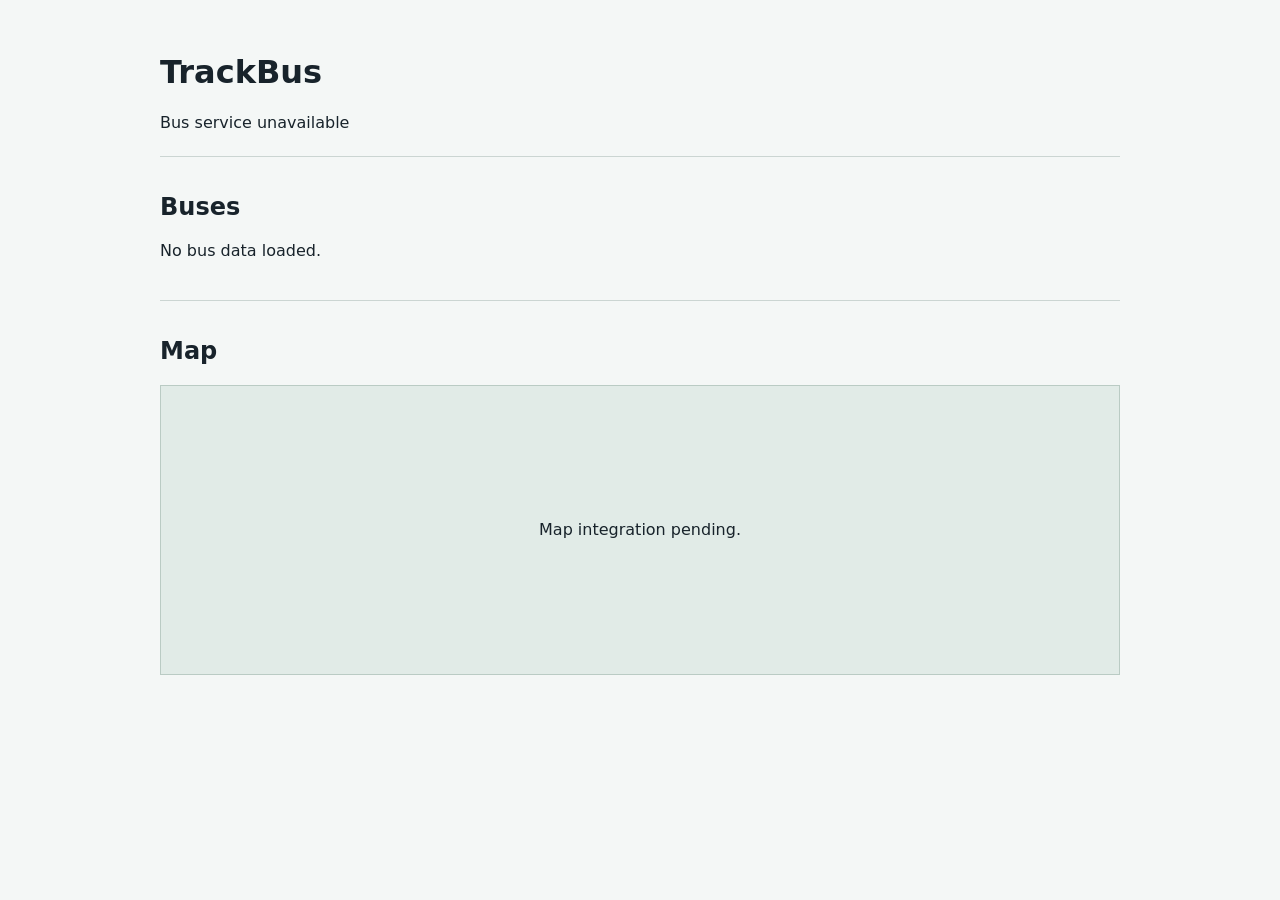
==== frontend/index.html @ ace7a596 "chore: initialize TrackBus project structure" ====
<!doctype html>
<html lang="en">
  <head>
    <meta charset="utf-8">
    <meta name="viewport" content="width=device-width, initial-scale=1">
    <meta name="description" content="Track college bus locations and routes.">
    <title>TrackBus</title>
    <link rel="stylesheet" href="css/style.css">
    <link rel="stylesheet" href="css/responsive.css">
  </head>
  <body>
    <main>
      <h1>TrackBus</h1>
      <p id="service-status" role="status">Bus tracking dashboard starter</p>
      <section aria-labelledby="buses-heading">
        <h2 id="buses-heading">Buses</h2>
        <div id="bus-list" aria-live="polite">No bus data loaded.</div>
      </section>
      <section aria-labelledby="map-heading">
        <h2 id="map-heading">Map</h2>
        <div id="map" role="region" aria-label="Bus map">Map integration pending.</div>
      </section>
    </main>
    <script type="module" src="js/main.js"></script>
  </body>
</html>
---- frontend/css/style.css ----
:root {
  color-scheme: light;
  font-family: system-ui, sans-serif;
  color: #18232b;
  background: #f4f7f6;
}

body {
  margin: 0;
  padding: 2rem;
}

main {
  max-width: 960px;
  margin: 0 auto;
}

section {
  margin-block: 1.5rem;
  padding-block: 1rem;
  border-top: 1px solid #cbd5d2;
}

#map {
  min-height: 18rem;
  display: grid;
  place-items: center;
  background: #e1ebe7;
  border: 1px solid #bacbc4;
}
---- frontend/css/responsive.css ----
@media (max-width: 600px) {
  body {
    padding: 1rem;
  }

  #map {
    min-height: 14rem;
  }
}
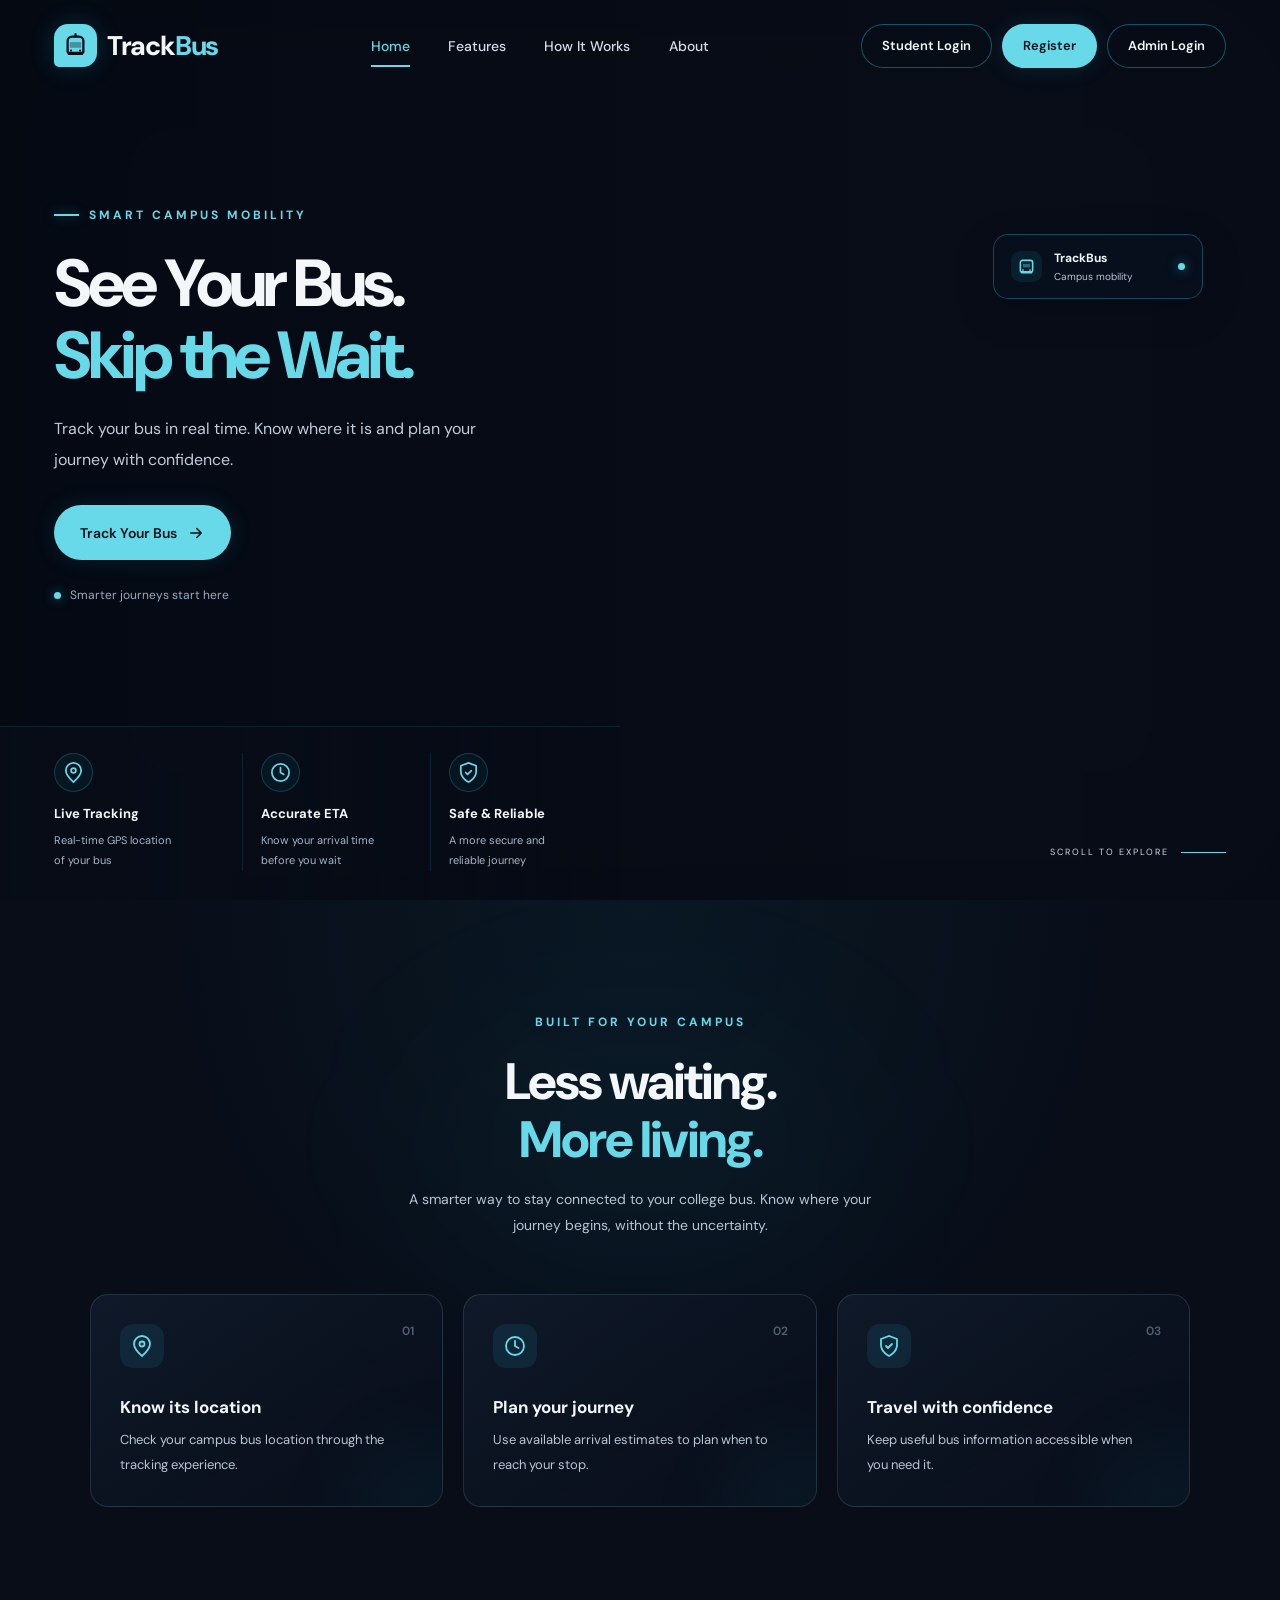
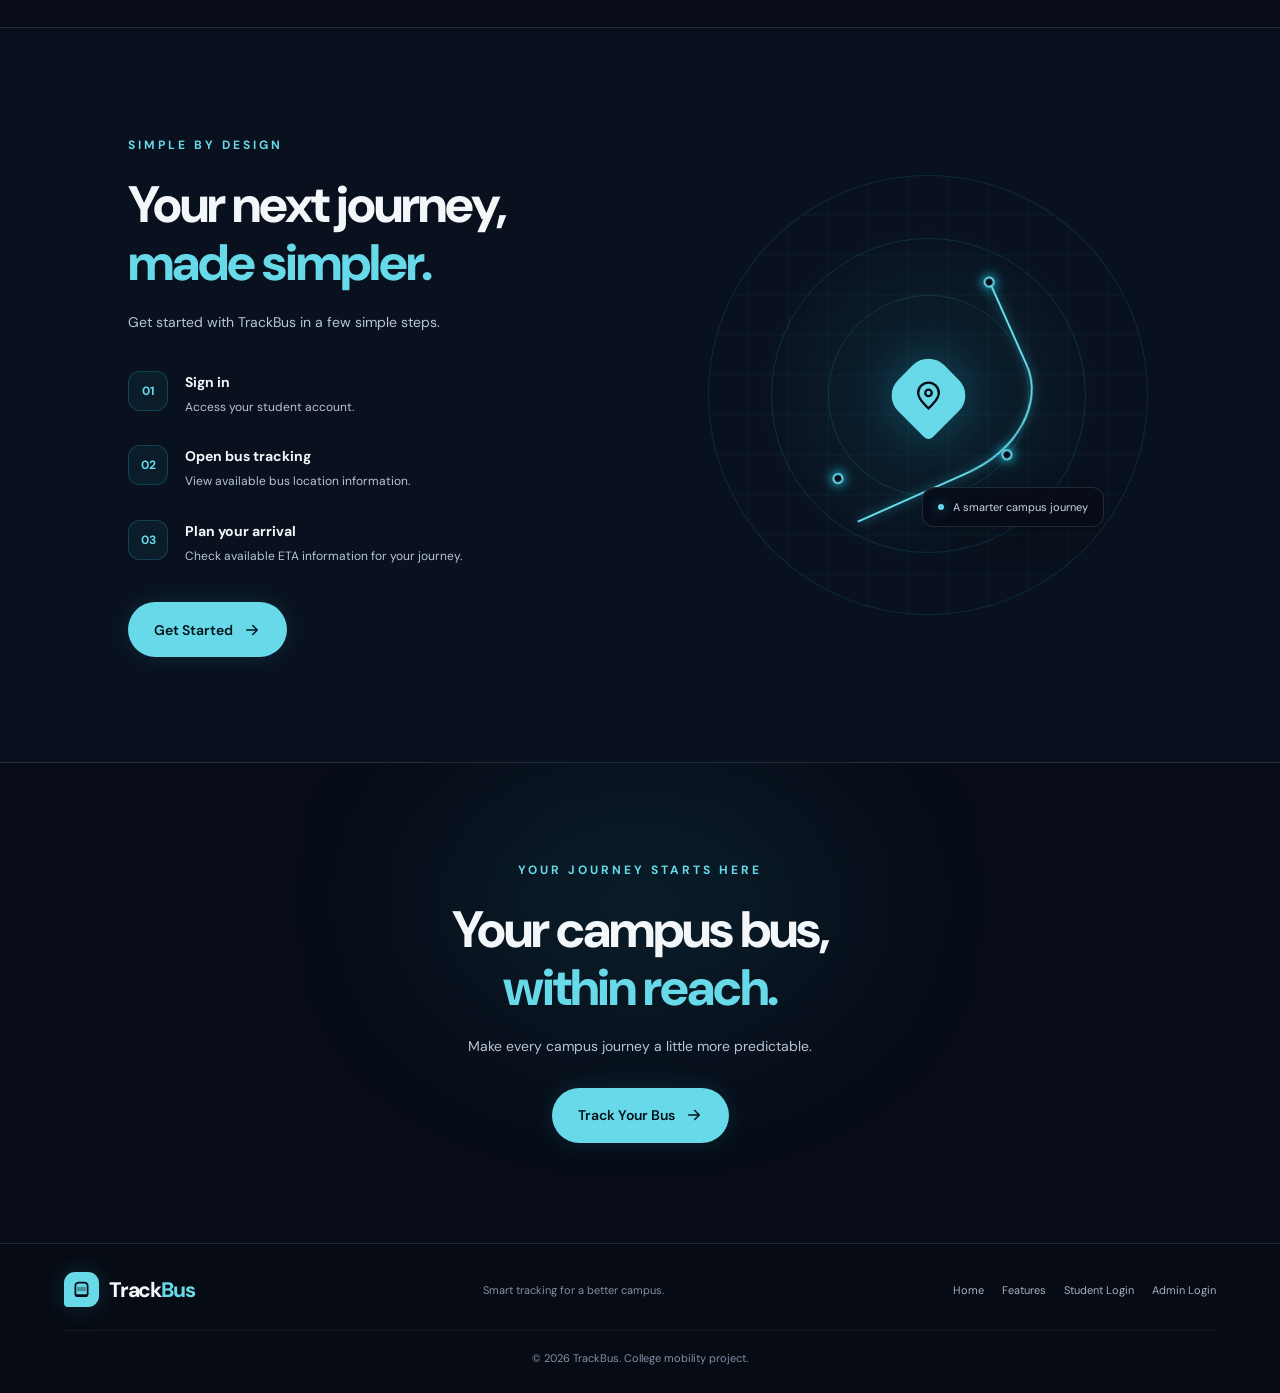
==== commit 638eddb1: "Add student dashboard and Firebase authentication" ====
--- a/frontend/index.html
+++ b/frontend/index.html
@@ -1,26 +1,369 @@
-<!doctype html>
+
+<!DOCTYPE html>
 <html lang="en">
-  <head>
-    <meta charset="utf-8">
-    <meta name="viewport" content="width=device-width, initial-scale=1">
-    <meta name="description" content="Track college bus locations and routes.">
-    <title>TrackBus</title>
-    <link rel="stylesheet" href="css/style.css">
-    <link rel="stylesheet" href="css/responsive.css">
-  </head>
-  <body>
-    <main>
-      <h1>TrackBus</h1>
-      <p id="service-status" role="status">Bus tracking dashboard starter</p>
-      <section aria-labelledby="buses-heading">
-        <h2 id="buses-heading">Buses</h2>
-        <div id="bus-list" aria-live="polite">No bus data loaded.</div>
-      </section>
-      <section aria-labelledby="map-heading">
-        <h2 id="map-heading">Map</h2>
-        <div id="map" role="region" aria-label="Bus map">Map integration pending.</div>
-      </section>
-    </main>
-    <script type="module" src="js/main.js"></script>
-  </body>
-</html>+<head>
+  <meta charset="UTF-8">
+  <meta name="viewport" content="width=device-width, initial-scale=1.0">
+
+  <meta name="theme-color" content="#080d18">
+  <meta name="description"
+    content="TrackBus helps college students track their campus bus, check its location and plan their journey with confidence.">
+
+  <title>TrackBus — Your Campus Bus, Within Reach</title>
+
+  
+<link rel="preconnect" href="https://fonts.googleapis.com">
+<link rel="preconnect" href="https://fonts.gstatic.com" crossorigin>
+<link href="https://fonts.googleapis.com/css2?family=DM+Sans:wght@400;500;600&family=DM+Serif+Display&display=swap" rel="stylesheet">
+
+  <link rel="stylesheet" href="css/style.css">
+  <script src="js/main.js" defer></script>
+</head>
+  
+<body>
+
+  <!-- Navigation -->
+  <header class="navbar" id="navbar">
+    <a class="brand" href="#home" aria-label="TrackBus home">
+      <span class="brand-icon" aria-hidden="true">
+        <svg viewBox="0 0 24 24" fill="none">
+          <path d="M5 17.5V7.8C5 5.7 6.8 4 9 4h6c2.2 0 4 1.7 4 3.8v9.7"
+            stroke="currentColor" stroke-width="2" stroke-linecap="round"/>
+          <path d="M4 17.5h16l-1.5 3H5.5L4 17.5Z"
+            fill="currentColor"/>
+          <path d="M7 9h10v5H7z" fill="currentColor" opacity=".35"/>
+          <circle cx="8" cy="16.5" r="1" fill="currentColor"/>
+          <circle cx="16" cy="16.5" r="1" fill="currentColor"/>
+          <path d="M12 1.8v2.1" stroke="currentColor" stroke-width="2"
+            stroke-linecap="round"/>
+        </svg>
+      </span>
+      <span class="brand-name">Track<span>Bus</span></span>
+    </a>
+
+    <nav class="nav-links" id="navLinks" aria-label="Main navigation">
+      <a class="nav-link active" href="#home">Home</a>
+      <a class="nav-link" href="#features">Features</a>
+      <a class="nav-link" href="#how-it-works">How It Works</a>
+      <a class="nav-link" href="#about">About</a>
+    </nav>
+
+    <div class="nav-actions">
+      <a class="button button-outline nav-login" href="login.html">
+        Student Login
+      </a>
+      <a class="button button-primary nav-register" href="register.html">
+        Register
+      </a>
+      <a class="button button-outline admin-link" href="admin-login.html">
+        Admin Login
+      </a>
+    </div>
+
+    <button class="menu-toggle" id="menuToggle"
+      type="button" aria-label="Open navigation"
+      aria-expanded="false" aria-controls="navLinks">
+      <span></span>
+      <span></span>
+      <span></span>
+    </button>
+  </header>
+
+  <main>
+
+    <!-- Hero -->
+    <section class="hero" id="home">
+
+      <video class="hero-video" id="heroVideo"
+        autoplay muted loop playsinline
+        preload="metadata"
+        poster="assets/trackbus-poster.jpg"
+        aria-hidden="true">
+        <source src="assets/trackbus-hero.mp4.mp4" type="video/mp4">
+      </video>
+
+      <div class="hero-overlay"></div>
+      <div class="hero-vignette"></div>
+
+      <div class="hero-content">
+        <div class="eyebrow">
+          <span class="eyebrow-line"></span>
+          SMART CAMPUS MOBILITY
+        </div>
+
+        <h1>See Your Bus.<br><span> Skip the Wait.</span></h1>
+
+        <p class="hero-description">
+          Track your bus in real time. Know where it is
+          and plan your journey with confidence.
+        </p>
+
+        <div class="hero-buttons">
+          <a class="button button-primary button-large"
+            href="login.html">
+            Track Your Bus
+            <svg viewBox="0 0 24 24" fill="none" aria-hidden="true">
+              <path d="M5 12h14m-6-6 6 6-6 6"
+                stroke="currentColor" stroke-width="2"
+                stroke-linecap="round" stroke-linejoin="round"/>
+            </svg>
+          </a>
+
+        
+        </div>
+
+        <div class="hero-note">
+          <span class="note-dot"></span>
+          Smarter journeys start here
+        </div>
+      </div>
+
+      <!-- Floating tracking indicator: illustrative, not live data -->
+      <div class="floating-status" aria-hidden="true">
+        <div class="status-icon">
+          <svg viewBox="0 0 24 24" fill="none">
+            <path d="M5 17V7.5A2.5 2.5 0 0 1 7.5 5h9A2.5 2.5 0 0 1 19 7.5V17"
+              stroke="currentColor" stroke-width="1.8"/>
+            <path d="M4 17h16l-2 3H6l-2-3Z"
+              fill="currentColor"/>
+            <path d="M8 9h8v4H8z" fill="currentColor" opacity=".4"/>
+            <circle cx="8" cy="16" r="1" fill="currentColor"/>
+            <circle cx="16" cy="16" r="1" fill="currentColor"/>
+          </svg>
+        </div>
+        <div>
+          <span class="status-title">TrackBus</span>
+          <span class="status-subtitle">Campus mobility</span>
+        </div>
+        <span class="status-indicator"></span>
+      </div>
+
+      <!-- Feature strip -->
+      <div class="hero-features" id="features">
+
+        <article class="feature-item">
+          <div class="feature-icon">
+            <svg viewBox="0 0 24 24" fill="none">
+              <path d="M20 10c0 5-8 12-8 12S4 15 4 10a8 8 0 1 1 16 0Z"
+                stroke="currentColor" stroke-width="1.8"/>
+              <circle cx="12" cy="10" r="2.5"
+                stroke="currentColor" stroke-width="1.8"/>
+            </svg>
+          </div>
+          <h3>Live Tracking</h3>
+          <p>Real-time GPS location<br>of your bus</p>
+        </article>
+
+        <article class="feature-item">
+          <div class="feature-icon">
+            <svg viewBox="0 0 24 24" fill="none">
+              <circle cx="12" cy="12" r="9"
+                stroke="currentColor" stroke-width="1.8"/>
+              <path d="M12 7v5l3.5 2"
+                stroke="currentColor" stroke-width="1.8"
+                stroke-linecap="round"/>
+            </svg>
+          </div>
+          <h3>Accurate ETA</h3>
+          <p>Know your arrival time<br>before you wait</p>
+        </article>
+
+        <article class="feature-item">
+          <div class="feature-icon">
+            <svg viewBox="0 0 24 24" fill="none">
+              <path d="M12 22s8-4 8-11V5l-8-3-8 3v6c0 7 8 11 8 11Z"
+                stroke="currentColor" stroke-width="1.8"
+                stroke-linejoin="round"/>
+              <path d="m9 12 2 2 4-4"
+                stroke="currentColor" stroke-width="1.8"
+                stroke-linecap="round" stroke-linejoin="round"/>
+            </svg>
+          </div>
+          <h3>Safe &amp; Reliable</h3>
+          <p>A more secure and<br>reliable journey</p>
+        </article>
+
+      </div>
+
+      <a class="scroll-cue" href="#how-it-works" aria-label="Scroll to how it works">
+        <span>SCROLL TO EXPLORE</span>
+        <span class="scroll-line"></span>
+      </a>
+
+    </section>
+
+    <!-- Intro section -->
+    <section class="intro-section" id="about">
+      <div class="section-glow"></div>
+           
+
+      <div class="section-heading reveal">
+        <span class="section-label">BUILT FOR YOUR CAMPUS</span>
+        <h2>Less waiting.<br><span>More living.</span></h2>
+        <p>
+          A smarter way to stay connected to your college bus.
+          Know where your journey begins, without the uncertainty.
+        </p>
+      </div>
+
+      <div class="intro-grid reveal">
+        <article class="info-card">
+          <span class="card-number">01</span>
+          <div class="small-card-icon">
+            <svg viewBox="0 0 24 24" fill="none">
+              <path d="M20 10c0 5-8 12-8 12S4 15 4 10a8 8 0 1 1 16 0Z"
+                stroke="currentColor" stroke-width="1.8"/>
+              <circle cx="12" cy="10" r="2.5"
+                stroke="currentColor" stroke-width="1.8"/>
+            </svg>
+          </div>
+          <h3>Know its location</h3>
+          <p>Check your campus bus location through the tracking experience.</p>
+        </article>
+
+        <article class="info-card">
+          <span class="card-number">02</span>
+          <div class="small-card-icon">
+            <svg viewBox="0 0 24 24" fill="none">
+              <circle cx="12" cy="12" r="9"
+                stroke="currentColor" stroke-width="1.8"/>
+              <path d="M12 7v5l3.5 2"
+                stroke="currentColor" stroke-width="1.8"
+                stroke-linecap="round"/>
+            </svg>
+          </div>
+          <h3>Plan your journey</h3>
+          <p>Use available arrival estimates to plan when to reach your stop.</p>
+        </article>
+
+        <article class="info-card">
+          <span class="card-number">03</span>
+          <div class="small-card-icon">
+            <svg viewBox="0 0 24 24" fill="none">
+              <path d="M12 22s8-4 8-11V5l-8-3-8 3v6c0 7 8 11 8 11Z"
+                stroke="currentColor" stroke-width="1.8"/>
+              <path d="m9 12 2 2 4-4"
+                stroke="currentColor" stroke-width="1.8"
+                stroke-linecap="round" stroke-linejoin="round"/>
+            </svg>
+          </div>
+          <h3>Travel with confidence</h3>
+          <p>Keep useful bus information accessible when you need it.</p>
+        </article>
+      </div>
+    </section>
+
+    <!-- How it works -->
+    <section class="how-section" id="how-it-works">
+      <div class="how-content reveal">
+        <span class="section-label">SIMPLE BY DESIGN</span>
+        <h2>Your next journey,<br><span>made simpler.</span></h2>
+        <p class="how-description">
+          Get started with TrackBus in a few simple steps.
+        </p>
+
+        <div class="steps">
+          <div class="step">
+            <span class="step-number">01</span>
+            <div>
+              <h3>Sign in</h3>
+              <p>Access your student account.</p>
+            </div>
+          </div>
+          <div class="step">
+            <span class="step-number">02</span>
+            <div>
+              <h3>Open bus tracking</h3>
+              <p>View available bus location information.</p>
+            </div>
+          </div>
+          <div class="step">
+            <span class="step-number">03</span>
+            <div>
+              <h3>Plan your arrival</h3>
+              <p>Check available ETA information for your journey.</p>
+            </div>
+          </div>
+        </div>
+
+        <a class="button button-primary button-large" href="login.html">
+          Get Started
+          <svg viewBox="0 0 24 24" fill="none" aria-hidden="true">
+            <path d="M5 12h14m-6-6 6 6-6 6"
+              stroke="currentColor" stroke-width="2"
+              stroke-linecap="round" stroke-linejoin="round"/>
+          </svg>
+        </a>
+      </div>
+
+      <div class="route-visual reveal" aria-hidden="true">
+        <div class="route-orbit orbit-one"></div>
+        <div class="route-orbit orbit-two"></div>
+        <div class="route-line">
+          <span class="route-stop stop-one"></span>
+          <span class="route-stop stop-two"></span>
+          <span class="route-stop stop-three"></span>
+        </div>
+        <div class="route-pin">
+          <svg viewBox="0 0 24 24" fill="none">
+            <path d="M20 10c0 5-8 12-8 12S4 15 4 10a8 8 0 1 1 16 0Z"
+              stroke="currentColor" stroke-width="1.8"/>
+            <circle cx="12" cy="10" r="2.5"
+              stroke="currentColor" stroke-width="1.8"/>
+          </svg>
+        </div>
+        <div class="route-caption">
+          <span class="caption-dot"></span>
+          A smarter campus journey
+        </div>
+      </div>
+    </section>
+
+    <!-- Final call to action -->
+    <section class="cta-section reveal">
+      <div class="cta-glow"></div>
+      <span class="section-label">YOUR JOURNEY STARTS HERE</span>
+      <h2>Your campus bus,<br><span>within reach.</span></h2>
+      <p>Make every campus journey a little more predictable.</p>
+      <a class="button button-primary button-large" href="login.html">
+        Track Your Bus
+        <svg viewBox="0 0 24 24" fill="none" aria-hidden="true">
+          <path d="M5 12h14m-6-6 6 6-6 6"
+            stroke="currentColor" stroke-width="2"
+            stroke-linecap="round" stroke-linejoin="round"/>
+        </svg>
+      </a>
+    </section>
+
+  </main>
+
+  <!-- Footer -->
+  <footer class="footer">
+    <a class="brand footer-brand" href="#home">
+      <span class="brand-icon" aria-hidden="true">
+        <svg viewBox="0 0 24 24" fill="none">
+          <path d="M5 17.5V7.8C5 5.7 6.8 4 9 4h6c2.2 0 4 1.7 4 3.8v9.7"
+            stroke="currentColor" stroke-width="2" stroke-linecap="round"/>
+          <path d="M4 17.5h16l-1.5 3H5.5L4 17.5Z" fill="currentColor"/>
+          <path d="M7 9h10v5H7z" fill="currentColor" opacity=".35"/>
+        </svg>
+      </span>
+      <span class="brand-name">Track<span>Bus</span></span>
+    </a>
+
+    <p>Smart tracking for a better campus.</p>
+
+    <div class="footer-links">
+      <a href="#home">Home</a>
+      <a href="#features">Features</a>
+      <a href="login.html">Student Login</a>
+      <a href="admin-login.html">Admin Login</a>
+    </div>
+
+    <p class="copyright">
+      © <span id="currentYear"></span> TrackBus. College mobility project.
+    </p>
+  </footer>
+
+</body>
+</html>
--- a/frontend/css/style.css
+++ b/frontend/css/style.css
@@ -1,30 +1,1356 @@
+
+
+
+
+
+
 :root {
-  color-scheme: light;
-  font-family: system-ui, sans-serif;
-  color: #18232b;
-  background: #f4f7f6;
+  --bg: #080D18;
+  --bg-soft: #0B1220;
+  --card: #101A2A;
+
+  /* Softer, lighter cyan */
+  --cyan: #67D9E8;
+  --cyan-light: #A0EDF5;
+
+  --white: #F4F7FA;
+  --muted: #B8C5D4;
+  --muted-dark: #8292A7;
+
+  --border: rgba(160, 205, 220, 0.16);
+  
+--font: "DM Sans", sans-serif;
+--font-heading: "DM Serif Display", Georgia, serif;
+
+}
+
+
+
+
+
+
+* {
+  box-sizing: border-box;
+}
+
+html {
+  scroll-behavior: smooth;
+  scroll-padding-top: 90px;
 }
 
 body {
   margin: 0;
-  padding: 2rem;
-}
-
-main {
-  max-width: 960px;
-  margin: 0 auto;
-}
-
-section {
-  margin-block: 1.5rem;
-  padding-block: 1rem;
-  border-top: 1px solid #cbd5d2;
-}
-
-#map {
-  min-height: 18rem;
+  color: var(--white);
+  background: var(--bg);
+  font-family: var(--font);
+  -webkit-font-smoothing: antialiased;
+  overflow-x: hidden;
+}
+
+body, button, a {
+  font-family: var(--font);
+}
+
+a {
+  color: inherit;
+  text-decoration: none;
+}
+
+button {
+  color: inherit;
+}
+
+button, a {
+  -webkit-tap-highlight-color: transparent;
+}
+
+button:focus-visible,
+a:focus-visible {
+  outline: 2px solid var(--cyan);
+  outline-offset: 4px;
+}
+
+svg {
+  display: block;
+  width: 100%;
+  height: 100%;
+}
+
+::selection {
+  color: var(--bg);
+  background: var(--cyan);
+}
+
+/* NAVIGATION */
+
+.navbar {
+  position: absolute;
+  inset: 0 0 auto;
+  z-index: 20;
+  display: flex;
+  align-items: center;
+  justify-content: space-between;
+  gap: 28px;
+  min-height: 92px;
+  padding: 20px 4.2%;
+  border-bottom: 1px solid transparent;
+  transition: background 0.3s ease, border-color 0.3s ease;
+}
+
+.navbar.scrolled {
+  position: fixed;
+  min-height: 76px;
+  background: rgba(8, 13, 24, 0.88);
+  border-color: var(--border);
+  backdrop-filter: blur(18px);
+  -webkit-backdrop-filter: blur(18px);
+}
+
+.brand {
+  display: inline-flex;
+  align-items: center;
+  gap: 10px;
+  flex-shrink: 0;
+}
+
+.brand-icon {
   display: grid;
   place-items: center;
-  background: #e1ebe7;
-  border: 1px solid #bacbc4;
-}+  width: 43px;
+  height: 43px;
+  padding: 8px;
+  color: var(--bg);
+  background: var(--cyan);
+  border-radius: 14px 14px 14px 5px;
+  box-shadow: 0 0 26px rgba(34, 211, 238, 0.18);
+}
+
+.brand-name {
+  font-size: 27px;
+  font-weight: 800;
+  letter-spacing: -1.2px;
+}
+
+.brand-name span {
+  color: var(--cyan);
+}
+
+.nav-links {
+  display: flex;
+  align-items: center;
+  gap: clamp(20px, 3vw, 46px);
+}
+
+.nav-link {
+  position: relative;
+  padding: 12px 0;
+  color: #d3dceb;
+  font-size: 14px;
+  font-weight: 500;
+  transition: color 0.25s ease;
+}
+
+.nav-link:hover,
+.nav-link.active {
+  color: var(--cyan);
+}
+
+.nav-link.active::after {
+  position: absolute;
+  right: 0;
+  bottom: 0;
+  left: 0;
+  height: 2px;
+  background: var(--cyan);
+  content: "";
+}
+
+.nav-actions {
+  display: flex;
+  align-items: center;
+  gap: 10px;
+}
+
+.button {
+  display: inline-flex;
+  align-items: center;
+  justify-content: center;
+  gap: 10px;
+  min-height: 44px;
+  padding: 0 20px;
+  border: 1px solid transparent;
+  border-radius: 999px;
+  font-size: 13px;
+  font-weight: 600;
+  cursor: pointer;
+  transition:
+    transform 0.25s ease,
+    box-shadow 0.25s ease,
+    background 0.25s ease,
+    border-color 0.25s ease;
+}
+
+.button svg {
+  width: 18px;
+  height: 18px;
+  flex-shrink: 0;
+}
+
+.button:hover {
+  transform: translateY(-2px);
+}
+
+.button-primary {
+  color: #03131b;
+  background: var(--cyan);
+  box-shadow: 0 0 24px rgba(34, 211, 238, 0.12);
+}
+
+.button-primary:hover {
+  background: var(--cyan-light);
+  box-shadow: 0 0 32px rgba(34, 211, 238, 0.28);
+}
+
+.button-outline {
+  color: var(--white);
+  border-color: rgba(34, 211, 238, 0.38);
+  background: rgba(8, 13, 24, 0.48);
+}
+
+.button-outline:hover {
+  border-color: var(--cyan);
+  background: rgba(34, 211, 238, 0.08);
+}
+
+.button-large {
+  min-height: 55px;
+  padding: 0 25px;
+  font-size: 14px;
+}
+
+.button-glass {
+  color: var(--white);
+  border-color: rgba(34, 211, 238, 0.38);
+  background: rgba(8, 13, 24, 0.55);
+  backdrop-filter: blur(10px);
+}
+
+.button-glass:hover {
+  border-color: var(--cyan);
+  background: rgba(16, 26, 42, 0.86);
+}
+
+.play-icon {
+  display: grid;
+  place-items: center;
+  width: 23px;
+  height: 23px;
+  padding: 4px;
+  border: 1px solid rgba(248, 250, 252, 0.8);
+  border-radius: 50%;
+}
+
+.menu-toggle {
+  display: none;
+}
+
+/* HERO */
+
+.hero {
+  position: relative;
+  isolation: isolate;
+  display: flex;
+  align-items: center;
+  min-height: 800px;
+  min-height: max(800px, 100svh);
+  overflow: hidden;
+  background: #080d18;
+}
+
+.hero-video,
+.hero-overlay,
+.hero-vignette {
+  position: absolute;
+  inset: 0;
+  width: 100%;
+  height: 100%;
+}
+
+.hero-video {
+  z-index: -3;
+  object-fit: cover;
+  object-position: center 43%;
+  background: #080d18;
+}
+
+.hero-overlay {
+  z-index: -2;
+  background:
+    linear-gradient(
+      90deg,
+      rgba(5, 10, 20, 0.97) 0%,
+      rgba(5, 10, 20, 0.91) 23%,
+      rgba(5, 10, 20, 0.67) 43%,
+      rgba(5, 10, 20, 0.12) 73%,
+      rgba(5, 10, 20, 0.16) 100%
+    ),
+    linear-gradient(
+      0deg,
+      rgba(8, 13, 24, 0.97) 0%,
+      transparent 34%,
+      rgba(8, 13, 24, 0.10) 100%
+    );
+}
+
+.hero-vignette {
+  z-index: -1;
+  pointer-events: none;
+  box-shadow: inset 0 0 140px rgba(0, 0, 0, 0.14);
+}
+
+.hero-content {
+  position: relative;
+  z-index: 2;
+  width: min(650px, 54%);
+  padding: 148px 0 245px 4.2%;
+  animation: hero-enter 0.9s ease both;
+}
+
+.eyebrow,
+.section-label {
+  display: inline-flex;
+  align-items: center;
+  gap: 10px;
+  color: var(--cyan);
+  font-size: 12px;
+  font-weight: 700;
+  letter-spacing: 3px;
+}
+
+.eyebrow-line {
+  width: 25px;
+  height: 2px;
+  background: var(--cyan);
+  box-shadow: 0 0 12px rgba(34, 211, 238, 0.55);
+}
+
+.hero h1 {
+  margin: 25px 0 23px;
+  font-size: clamp(44px, 5.2vw, 75px);
+  font-weight: 800;
+  line-height: 1.08;
+  letter-spacing: -3.8px;
+}
+
+.hero h1 span,
+.section-heading h2 span,
+.how-content h2 span,
+.cta-section h2 span {
+  color: var(--cyan);
+}
+
+.hero-description {
+  max-width: 455px;
+  margin: 0;
+  color: #c0ccdc;
+  font-size: 16px;
+  line-height: 1.9;
+}
+
+.hero-buttons {
+  display: flex;
+  flex-wrap: wrap;
+  gap: 13px;
+  margin-top: 30px;
+}
+
+.hero-note {
+  display: flex;
+  align-items: center;
+  gap: 9px;
+  margin-top: 27px;
+  color: #9aabc0;
+  font-size: 12px;
+}
+
+.note-dot,
+.status-indicator,
+.caption-dot {
+  width: 7px;
+  height: 7px;
+  flex-shrink: 0;
+  border-radius: 50%;
+  background: var(--cyan);
+  box-shadow: 0 0 12px rgba(34, 211, 238, 0.6);
+}
+
+/* Floating status */
+
+.floating-status {
+  position: absolute;
+  z-index: 2;
+  top: 26%;
+  right: 6%;
+  display: flex;
+  align-items: center;
+  gap: 12px;
+  min-width: 210px;
+  padding: 15px 17px;
+  border: 1px solid rgba(34, 211, 238, 0.30);
+  border-radius: 15px;
+  background: rgba(8, 17, 31, 0.76);
+  box-shadow: 0 12px 40px rgba(0, 0, 0, 0.18);
+  backdrop-filter: blur(14px);
+  animation: status-float 5s ease-in-out infinite;
+}
+
+.status-icon {
+  width: 31px;
+  height: 31px;
+  padding: 5px;
+  color: var(--cyan);
+  border-radius: 9px;
+  background: rgba(34, 211, 238, 0.09);
+}
+
+.floating-status > div:nth-child(2) {
+  display: grid;
+  gap: 4px;
+}
+
+.status-title {
+  font-size: 12px;
+  font-weight: 700;
+}
+
+.status-subtitle {
+  color: var(--muted);
+  font-size: 10px;
+}
+
+.status-indicator {
+  margin-left: auto;
+}
+
+/* Hero feature strip */
+
+.hero-features {
+  position: absolute;
+  z-index: 2;
+  right: auto;
+  bottom: 0;
+  left: 0;
+  display: grid;
+  grid-template-columns: repeat(3, minmax(0, 1fr));
+  width: min(620px, 59%);
+  padding: 26px 0 29px 4.2%;
+  border-top: 1px solid rgba(34, 211, 238, 0.12);
+  background: linear-gradient(
+    90deg,
+    rgba(8, 13, 24, 0.90),
+    rgba(8, 13, 24, 0.65),
+    transparent
+  );
+}
+
+.feature-item {
+  min-width: 0;
+  padding: 0 18px;
+  border-right: 1px solid rgba(34, 211, 238, 0.13);
+}
+
+.feature-item:first-child {
+  padding-left: 0;
+}
+
+.feature-item:last-child {
+  border-right: 0;
+}
+
+.feature-icon {
+  width: 39px;
+  height: 39px;
+  margin-bottom: 13px;
+  padding: 7px;
+  color: var(--cyan);
+  border: 1px solid rgba(34, 211, 238, 0.22);
+  border-radius: 50%;
+  background: rgba(34, 211, 238, 0.05);
+}
+
+.feature-item h3 {
+  margin: 0 0 9px;
+  font-size: 13px;
+  font-weight: 700;
+}
+
+.feature-item p {
+  margin: 0;
+  color: #a6b5c9;
+  font-size: 11px;
+  line-height: 1.8;
+}
+
+.scroll-cue {
+  position: absolute;
+  right: 4.2%;
+  bottom: 42px;
+  display: flex;
+  align-items: center;
+  gap: 12px;
+  color: #d0d8e5;
+  font-size: 9px;
+  letter-spacing: 2px;
+}
+
+.scroll-line {
+  position: relative;
+  width: 45px;
+  height: 1px;
+  overflow: hidden;
+  background: rgba(34, 211, 238, 0.28);
+}
+
+.scroll-line::after {
+  position: absolute;
+  inset: 0;
+  background: var(--cyan);
+  content: "";
+  animation: scroll-line 2s ease-in-out infinite;
+}
+
+/* INTRO */
+
+.intro-section {
+  position: relative;
+  padding: 110px 7% 120px;
+  overflow: hidden;
+  background:
+    radial-gradient(ellipse at 50% 0%, rgba(34, 211, 238, 0.055), transparent 55%),
+    var(--bg);
+}
+
+.section-glow {
+  position: absolute;
+  top: 120px;
+  left: 50%;
+  width: 450px;
+  height: 250px;
+  border-radius: 50%;
+  background: rgba(34, 211, 238, 0.035);
+  filter: blur(90px);
+  transform: translateX(-50%);
+  pointer-events: none;
+}
+
+.section-heading {
+  position: relative;
+  max-width: 600px;
+  margin: 0 auto 55px;
+  text-align: center;
+}
+
+.section-heading h2,
+.how-content h2,
+.cta-section h2 {
+  margin: 22px 0 17px;
+  font-size: clamp(36px, 4vw, 54px);
+  font-weight: 800;
+  line-height: 1.13;
+  letter-spacing: -2px;
+}
+
+.section-heading > p,
+.how-description,
+.cta-section > p {
+  max-width: 510px;
+  margin: 0 auto;
+  color: var(--muted);
+  font-size: 14px;
+  line-height: 1.9;
+}
+
+.intro-grid {
+  display: grid;
+  grid-template-columns: repeat(3, minmax(0, 1fr));
+  gap: 20px;
+  max-width: 1120px;
+  margin: 0 auto;
+}
+
+.info-card {
+  position: relative;
+  padding: 29px;
+  overflow: hidden;
+  border: 1px solid var(--border);
+  border-radius: 18px;
+  background: linear-gradient(145deg, rgba(16, 26, 42, 0.92), rgba(8, 13, 24, 0.85));
+  transition: transform 0.3s ease, border-color 0.3s ease;
+}
+
+.info-card::after {
+  position: absolute;
+  right: -70px;
+  bottom: -100px;
+  width: 170px;
+  height: 170px;
+  border-radius: 50%;
+  background: rgba(34, 211, 238, 0.05);
+  filter: blur(35px);
+  content: "";
+  transition: background 0.3s ease;
+}
+
+.info-card:hover {
+  transform: translateY(-5px);
+  border-color: rgba(34, 211, 238, 0.38);
+}
+
+.info-card:hover::after {
+  background: rgba(34, 211, 238, 0.12);
+}
+
+.card-number {
+  position: absolute;
+  top: 28px;
+  right: 28px;
+  color: #526175;
+  font-size: 12px;
+  font-weight: 600;
+}
+
+.small-card-icon {
+  width: 44px;
+  height: 44px;
+  margin-bottom: 28px;
+  padding: 10px;
+  color: var(--cyan);
+  border-radius: 13px;
+  background: rgba(34, 211, 238, 0.09);
+}
+
+.info-card h3 {
+  margin: 0 0 10px;
+  font-size: 17px;
+}
+
+.info-card p {
+  max-width: 280px;
+  margin: 0;
+  color: var(--muted);
+  font-size: 13px;
+  line-height: 1.9;
+}
+
+/* HOW IT WORKS */
+
+.how-section {
+  display: grid;
+  grid-template-columns: 1fr 0.9fr;
+  align-items: center;
+  gap: 80px;
+  padding: 105px 10%;
+  overflow: hidden;
+  border-top: 1px solid var(--border);
+  background: #0a111e;
+}
+
+.how-content {
+  max-width: 540px;
+}
+
+.how-content h2 {
+  margin-top: 22px;
+}
+
+.how-description {
+  margin: 0;
+}
+
+.steps {
+  display: grid;
+  gap: 27px;
+  margin: 35px 0;
+}
+
+.step {
+  display: flex;
+  align-items: flex-start;
+  gap: 17px;
+}
+
+.step-number {
+  display: grid;
+  place-items: center;
+  width: 40px;
+  height: 40px;
+  flex-shrink: 0;
+  color: var(--cyan);
+  border: 1px solid rgba(34, 211, 238, 0.22);
+  border-radius: 12px;
+  background: rgba(34, 211, 238, 0.06);
+  font-size: 12px;
+  font-weight: 700;
+}
+
+.step h3 {
+  margin: 2px 0 6px;
+  font-size: 14px;
+}
+
+.step p {
+  margin: 0;
+  color: var(--muted);
+  font-size: 12px;
+  line-height: 1.8;
+}
+
+/* Abstract route visual */
+
+.route-visual {
+  position: relative;
+  display: grid;
+  place-items: center;
+  width: 100%;
+  max-width: 440px;
+  aspect-ratio: 1;
+  justify-self: center;
+  overflow: hidden;
+  border: 1px solid rgba(34, 211, 238, 0.12);
+  border-radius: 50%;
+  background:
+    radial-gradient(circle at center, rgba(34, 211, 238, 0.10), transparent 58%),
+    repeating-linear-gradient(0deg, transparent 0 38px, rgba(34, 211, 238, 0.035) 39px 40px),
+    repeating-linear-gradient(90deg, transparent 0 38px, rgba(34, 211, 238, 0.035) 39px 40px);
+}
+
+.route-orbit {
+  position: absolute;
+  border: 1px solid rgba(34, 211, 238, 0.15);
+  border-radius: 50%;
+}
+
+.orbit-one {
+  width: 72%;
+  height: 72%;
+}
+
+.orbit-two {
+  width: 46%;
+  height: 46%;
+}
+
+.route-line {
+  position: absolute;
+  width: 50%;
+  height: 38%;
+  border-right: 2px solid var(--cyan);
+  border-bottom: 2px solid var(--cyan);
+  border-radius: 0 0 45% 0;
+  filter: drop-shadow(0 0 5px rgba(34, 211, 238, 0.7));
+  transform: rotate(-24deg) translate(-3%, 3%);
+}
+
+.route-stop {
+  position: absolute;
+  width: 11px;
+  height: 11px;
+  border: 2px solid var(--cyan);
+  border-radius: 50%;
+  background: var(--bg);
+  box-shadow: 0 0 14px rgba(34, 211, 238, 0.5);
+}
+
+.stop-one {
+  top: -6px;
+  right: -6px;
+}
+
+.stop-two {
+  right: 22%;
+  bottom: -6px;
+}
+
+.stop-three {
+  bottom: 25%;
+  left: -6px;
+}
+
+.route-pin {
+  position: relative;
+  z-index: 2;
+  width: 65px;
+  height: 65px;
+  padding: 17px;
+  color: var(--bg);
+  border-radius: 22px 22px 22px 6px;
+  background: var(--cyan);
+  box-shadow: 0 0 50px rgba(34, 211, 238, 0.25);
+  transform: rotate(-45deg);
+}
+
+.route-pin svg {
+  transform: rotate(45deg);
+}
+
+.route-caption {
+  position: absolute;
+  right: 10%;
+  bottom: 20%;
+  display: flex;
+  align-items: center;
+  gap: 9px;
+  padding: 12px 15px;
+  border: 1px solid var(--border);
+  border-radius: 12px;
+  background: rgba(8, 13, 24, 0.92);
+  color: #cbd5e1;
+  font-size: 11px;
+  box-shadow: 0 12px 35px rgba(0, 0, 0, 0.2);
+}
+
+.caption-dot {
+  width: 6px;
+  height: 6px;
+}
+
+/* CTA */
+
+.cta-section {
+  position: relative;
+  padding: 95px 20px 100px;
+  overflow: hidden;
+  text-align: center;
+  border-top: 1px solid var(--border);
+  background: #080d18;
+}
+
+.cta-glow {
+  position: absolute;
+  top: 20px;
+  left: 50%;
+  width: 420px;
+  height: 240px;
+  border-radius: 50%;
+  background: rgba(34, 211, 238, 0.09);
+  filter: blur(90px);
+  transform: translateX(-50%);
+  pointer-events: none;
+}
+
+.cta-section > *:not(.cta-glow) {
+  position: relative;
+}
+
+.cta-section h2 {
+  margin-bottom: 16px;
+}
+
+.cta-section > p {
+  margin-bottom: 28px;
+}
+
+/* FOOTER */
+
+.footer {
+  display: flex;
+  align-items: center;
+  justify-content: space-between;
+  flex-wrap: wrap;
+  gap: 22px;
+  padding: 28px 5%;
+  border-top: 1px solid var(--border);
+  background: #070b13;
+}
+
+.footer-brand .brand-icon {
+  width: 35px;
+  height: 35px;
+  padding: 7px;
+  border-radius: 11px 11px 11px 4px;
+}
+
+.footer-brand .brand-name {
+  font-size: 21px;
+}
+
+.footer > p {
+  color: var(--muted-dark);
+  font-size: 11px;
+}
+
+.footer-links {
+  display: flex;
+  flex-wrap: wrap;
+  gap: 18px;
+}
+
+.footer-links a {
+  color: #a7b3c4;
+  font-size: 11px;
+  transition: color 0.2s ease;
+}
+
+.footer-links a:hover {
+  color: var(--cyan);
+}
+
+.footer .copyright {
+  width: 100%;
+  margin: 0;
+  padding-top: 20px;
+  border-top: 1px solid rgba(148, 163, 184, 0.09);
+  text-align: center;
+}
+
+/* MOTION */
+
+@keyframes hero-enter {
+  from {
+    opacity: 0;
+    transform: translateY(14px);
+  }
+  to {
+    opacity: 1;
+    transform: translateY(0);
+  }
+}
+
+@keyframes status-float {
+  0%, 100% {
+    transform: translateY(0);
+  }
+  50% {
+    transform: translateY(-5px);
+  }
+}
+
+@keyframes scroll-line {
+  0% {
+    transform: translateX(-100%);
+  }
+  100% {
+    transform: translateX(100%);
+  }
+}
+
+.reveal {
+  opacity: 0;
+  transform: translateY(20px);
+  transition: opacity 0.7s ease, transform 0.7s ease;
+}
+
+.reveal.visible {
+  opacity: 1;
+  transform: translateY(0);
+}
+
+/* RESPONSIVE */
+
+@media (min-width: 1500px) {
+  .hero-content {
+    width: 700px;
+  }
+
+  .hero-features {
+    width: 700px;
+  }
+}
+
+@media (max-width: 1180px) {
+  .navbar {
+    gap: 18px;
+  }
+
+  .nav-links {
+    gap: 20px;
+  }
+
+  .brand-name {
+    font-size: 23px;
+  }
+
+  .nav-actions {
+    gap: 7px;
+  }
+
+  .nav-actions .button {
+    padding: 0 13px;
+    font-size: 11px;
+  }
+
+  .hero-content {
+    width: 57%;
+  }
+
+  .hero h1 {
+    letter-spacing: -2.7px;
+  }
+
+  .floating-status {
+    right: 4%;
+  }
+
+  .how-section {
+    gap: 45px;
+    padding-right: 7%;
+    padding-left: 7%;
+  }
+}
+
+@media (max-width: 900px) {
+  .navbar {
+    min-height: 78px;
+    padding: 16px 5%;
+  }
+
+  .navbar.scrolled {
+    min-height: 70px;
+  }
+
+  .nav-links {
+    position: absolute;
+    top: calc(100% - 1px);
+    right: 4%;
+    left: 4%;
+    display: none;
+    align-items: stretch;
+    gap: 0;
+    padding: 10px;
+    border: 1px solid var(--border);
+    border-radius: 16px;
+    background: rgba(8, 13, 24, 0.97);
+    box-shadow: 0 20px 45px rgba(0, 0, 0, 0.3);
+    backdrop-filter: blur(20px);
+  }
+
+  .nav-links.open {
+    display: flex;
+    flex-direction: column;
+  }
+
+  .nav-link {
+    padding: 14px 12px;
+  }
+
+  .nav-link.active::after {
+    right: auto;
+    bottom: 8px;
+    left: 12px;
+    width: 28px;
+  }
+
+  .nav-actions {
+    margin-left: auto;
+  }
+
+  .nav-actions .admin-link {
+    display: none;
+  }
+
+  .menu-toggle {
+    display: flex;
+    flex-direction: column;
+    justify-content: center;
+    gap: 5px;
+    width: 42px;
+    height: 42px;
+    flex-shrink: 0;
+    padding: 10px;
+    border: 1px solid var(--border);
+    border-radius: 12px;
+    background: rgba(8, 13, 24, 0.7);
+    cursor: pointer;
+  }
+
+  .menu-toggle span {
+    display: block;
+    width: 100%;
+    height: 2px;
+    border-radius: 2px;
+    background: var(--cyan);
+  }
+
+  .hero {
+    min-height: 780px;
+    min-height: max(780px, 100svh);
+  }
+
+  .hero-video {
+    object-position: 59% center;
+  }
+
+  .hero-overlay {
+    background:
+      linear-gradient(90deg, rgba(5, 10, 20, 0.94), rgba(5, 10, 20, 0.70) 54%, rgba(5, 10, 20, 0.30)),
+      linear-gradient(0deg, rgba(8, 13, 24, 0.96), transparent 45%);
+  }
+
+  .hero-content {
+    width: 72%;
+    padding: 145px 0 250px 5%;
+  }
+
+  .hero h1 {
+    font-size: clamp(44px, 7vw, 64px);
+  }
+
+  .floating-status {
+    top: 21%;
+    right: 4%;
+    min-width: 185px;
+  }
+
+  .hero-features {
+    width: 80%;
+    padding-left: 5%;
+  }
+
+  .scroll-cue {
+    display: none;
+  }
+
+  .how-section {
+    grid-template-columns: 1fr;
+  }
+
+  .route-visual {
+    width: min(400px, 100%);
+  }
+}
+
+@media (max-width: 600px) {
+  .navbar {
+    gap: 9px;
+    padding: 13px 4%;
+  }
+
+  .brand {
+    gap: 7px;
+  }
+
+  .brand-icon {
+    width: 35px;
+    height: 35px;
+    padding: 6px;
+    border-radius: 11px 11px 11px 4px;
+  }
+
+  .brand-name {
+    font-size: 20px;
+    letter-spacing: -0.8px;
+  }
+
+  .nav-actions {
+    gap: 7px;
+  }
+
+  .nav-actions .button {
+    min-height: 36px;
+    padding: 0 11px;
+    font-size: 10px;
+  }
+
+  .nav-actions .nav-login {
+    display: none;
+  }
+
+  .menu-toggle {
+    width: 36px;
+    height: 36px;
+    padding: 9px;
+  }
+
+  .hero {
+    min-height: 850px;
+    min-height: max(850px, 100svh);
+    align-items: flex-start;
+  }
+
+  .hero-video {
+    object-position: 58% center;
+  }
+
+  .hero-overlay {
+    background:
+      linear-gradient(90deg, rgba(5, 10, 20, 0.86), rgba(5, 10, 20, 0.52)),
+      linear-gradient(0deg, rgba(8, 13, 24, 0.99) 0%, rgba(8, 13, 24, 0.83) 32%, rgba(8, 13, 24, 0.05) 78%);
+  }
+
+  .hero-vignette {
+    box-shadow: inset 0 0 70px rgba(0, 0, 0, 0.18);
+  }
+
+  .hero-content {
+    width: 100%;
+    padding: 140px 5% 360px;
+  }
+
+  .eyebrow,
+  .section-label {
+    font-size: 10px;
+    letter-spacing: 2px;
+  }
+
+  .hero h1 {
+    margin-top: 21px;
+    margin-bottom: 19px;
+    font-size: clamp(39px, 10.2vw, 53px);
+    letter-spacing: -2.3px;
+  }
+
+  .hero-description {
+    max-width: 370px;
+    font-size: 13px;
+    line-height: 1.85;
+  }
+
+  .hero-buttons {
+    gap: 10px;
+    margin-top: 25px;
+  }
+
+  .button-large {
+    min-height: 48px;
+    padding: 0 17px;
+    font-size: 12px;
+  }
+
+  .hero-note {
+    margin-top: 20px;
+    font-size: 11px;
+  }
+
+  .floating-status {
+    top: auto;
+    right: 5%;
+    bottom: 285px;
+    min-width: 175px;
+    padding: 11px 13px;
+  }
+
+  .hero-features {
+    grid-template-columns: repeat(3, minmax(0, 1fr));
+    width: 100%;
+    padding: 22px 4% 26px;
+    background: rgba(8, 13, 24, 0.93);
+  }
+
+  .feature-item {
+    padding: 0 10px;
+  }
+
+  .feature-item:first-child {
+    padding-left: 0;
+  }
+
+  .feature-icon {
+    width: 33px;
+    height: 33px;
+    padding: 6px;
+    margin-bottom: 11px;
+  }
+
+  .feature-item h3 {
+    font-size: 10px;
+    line-height: 1.5;
+  }
+
+  .feature-item p {
+    font-size: 9px;
+    line-height: 1.7;
+  }
+
+  .intro-section {
+    padding: 80px 5%;
+  }
+
+  .section-heading {
+    margin-bottom: 35px;
+  }
+
+  .section-heading h2,
+  .how-content h2,
+  .cta-section h2 {
+    font-size: 39px;
+    letter-spacing: -1.8px;
+  }
+
+  .section-heading > p,
+  .how-description,
+  .cta-section > p {
+    font-size: 12px;
+  }
+
+  .intro-grid {
+    grid-template-columns: 1fr;
+    gap: 13px;
+  }
+
+  .info-card {
+    padding: 23px;
+  }
+
+  .small-card-icon {
+    margin-bottom: 19px;
+  }
+
+  .info-card h3 {
+    font-size: 15px;
+  }
+
+  .info-card p {
+    font-size: 12px;
+  }
+
+  .how-section {
+    gap: 45px;
+    padding: 78px 6%;
+  }
+
+  .steps {
+    gap: 22px;
+  }
+
+  .route-visual {
+    max-width: 320px;
+  }
+
+  .cta-section {
+    padding: 75px 5%;
+  }
+
+  .footer {
+    justify-content: center;
+    padding: 28px 5%;
+    text-align: center;
+  }
+
+  .footer > p {
+    width: 100%;
+    margin: 0;
+  }
+
+  .footer-links {
+    justify-content: center;
+    gap: 15px;
+  }
+}
+
+/* Respect device accessibility preferences */
+
+@media (prefers-reduced-motion: reduce) {
+  *,
+  *::before,
+  *::after {
+    scroll-behavior: auto !important;
+    animation-duration: 0.01ms !important;
+    animation-iteration-count: 1 !important;
+    transition-duration: 0.01ms !important;
+  }
+
+  .reveal {
+    opacity: 1;
+    transform: none;
+  }
+}
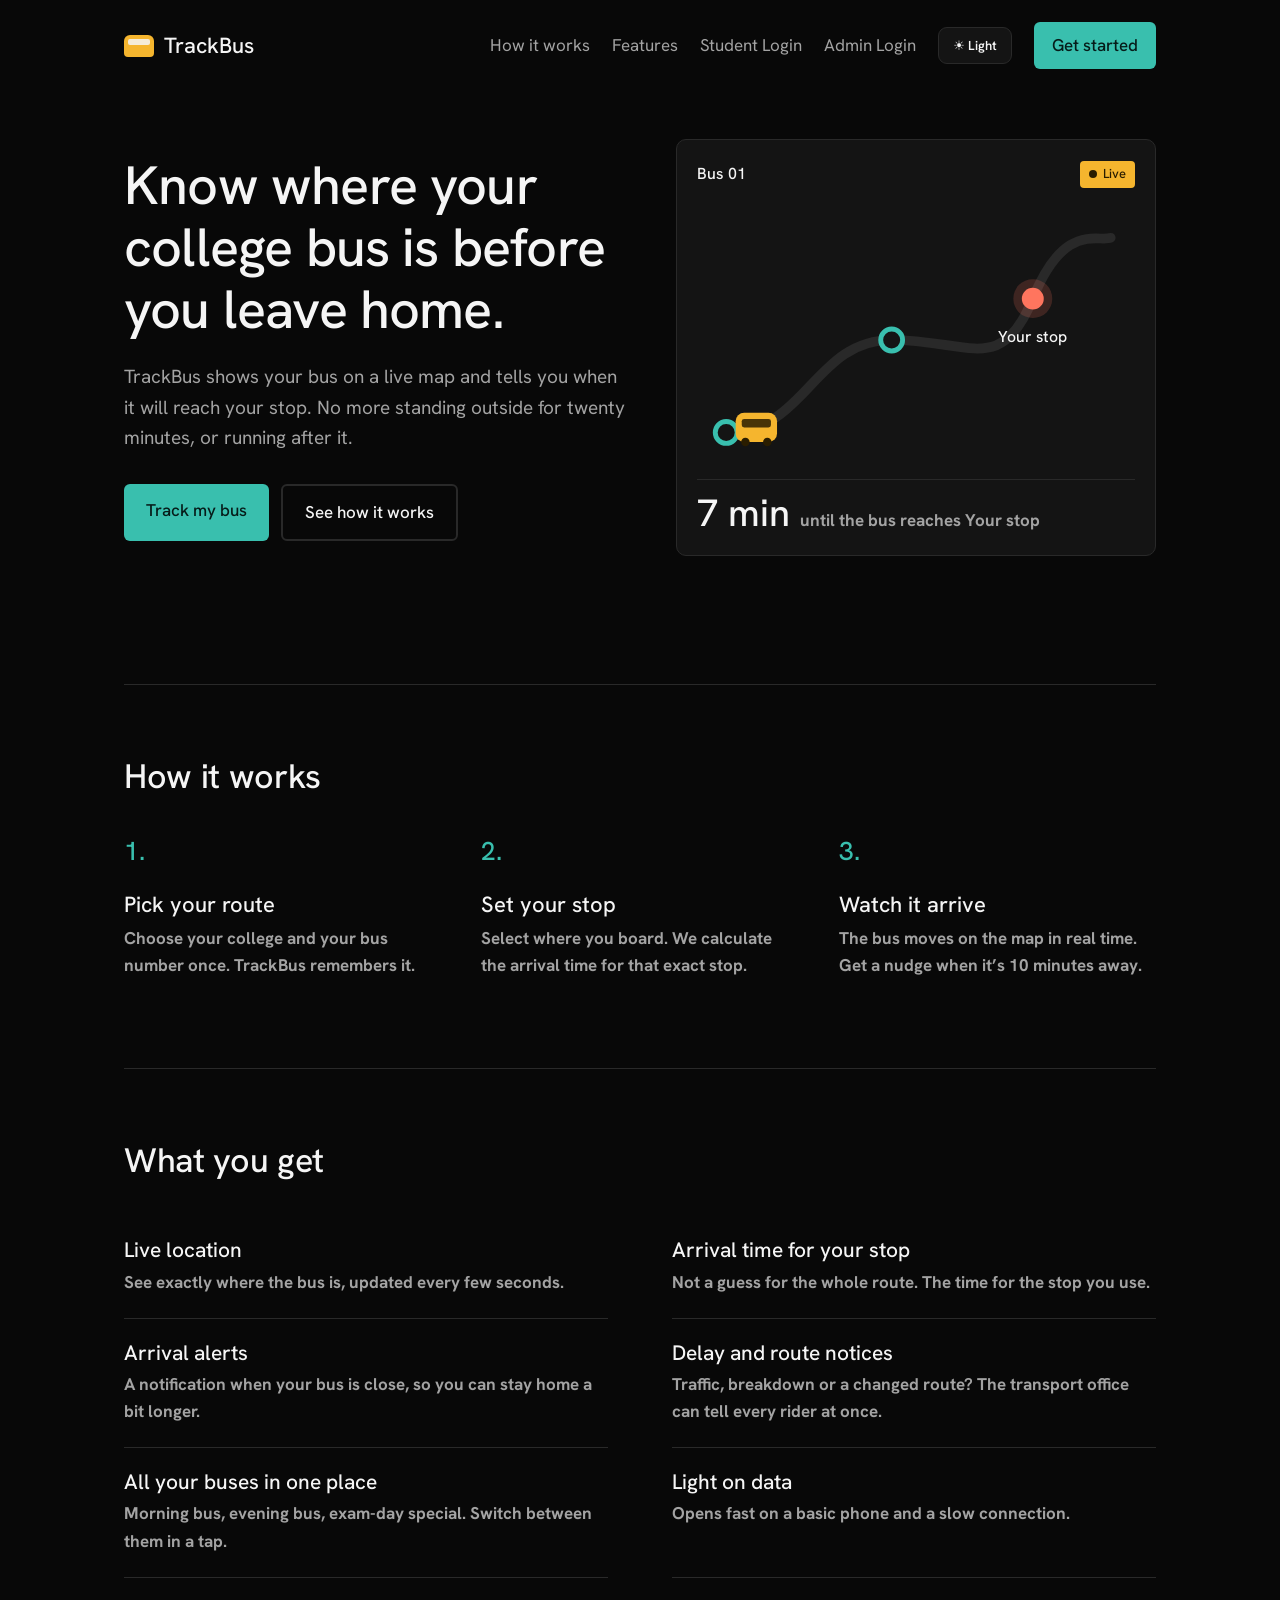
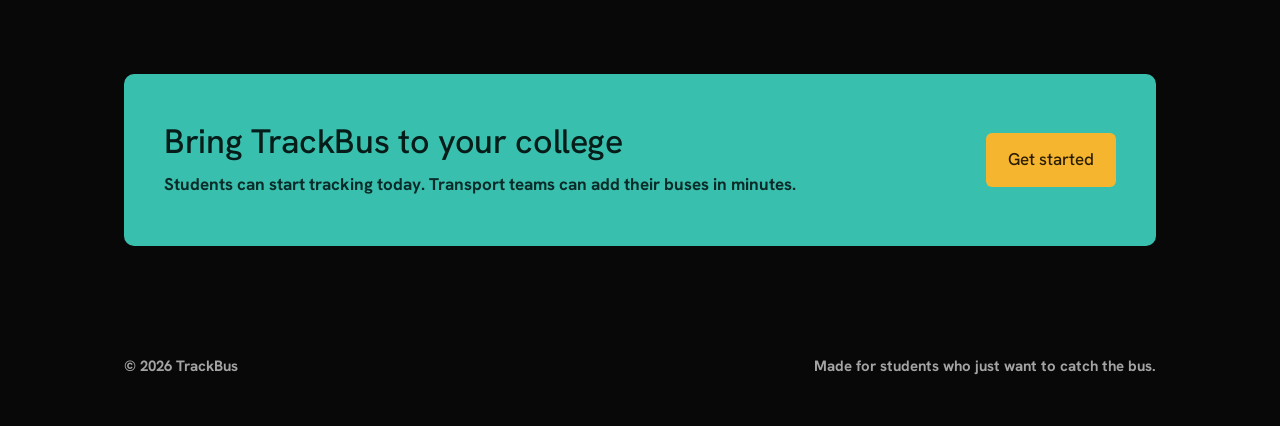
==== commit 30caebd0: "Update landing page theme and dashboard styling" ====
--- a/frontend/index.html
+++ b/frontend/index.html
@@ -1,369 +1,109 @@
-
 <!DOCTYPE html>
 <html lang="en">
 <head>
-  <meta charset="UTF-8">
-  <meta name="viewport" content="width=device-width, initial-scale=1.0">
-
-  <meta name="theme-color" content="#080d18">
-  <meta name="description"
-    content="TrackBus helps college students track their campus bus, check its location and plan their journey with confidence.">
-
-  <title>TrackBus — Your Campus Bus, Within Reach</title>
-
-  
+<meta charset="utf-8">
+<meta name="viewport" content="width=device-width, initial-scale=1, viewport-fit=cover">
+<title>TrackBus: see where your college bus is, right now</title>
 <link rel="preconnect" href="https://fonts.googleapis.com">
 <link rel="preconnect" href="https://fonts.gstatic.com" crossorigin>
-<link href="https://fonts.googleapis.com/css2?family=DM+Sans:wght@400;500;600&family=DM+Serif+Display&display=swap" rel="stylesheet">
+<link href="https://fonts.googleapis.com/css2?family=Hanken+Grotesk:wght@400;500&display=swap" rel="stylesheet">
+<link rel="stylesheet" href="css/style.css">
+  <script src="js/main.js" defer></script>
+  <script src="js/theme.js" defer></script>
+</head>
+<body>
+<div class="wrap">
+  <header id="navbar">
+    <a class="logo" href="#top"><i></i>TrackBus</a>
+    <nav id="navLinks" aria-label="Main navigation"><a href="#how">How it works</a><a href="#features">Features</a><a href="login.html" class="nav-link">Student Login</a>
+<a href="admin-login.html" class="nav-link">Admin Login</a><button id="themeToggle" class="theme-toggle" type="button">
+  ☀ Light
+</button><a class="btn" href="register.html">Get started</a></nav>
+  </header>
 
-  <link rel="stylesheet" href="css/style.css">
-  <script src="js/main.js" defer></script>
-</head>
-  
-<body>
+  <main id="top">
+    <div class="hero">
+      <div>
+        <h1>Know where your college bus is before you leave home.</h1>
+        <p>TrackBus shows your bus on a live map and tells you when it will reach your stop. No more standing outside for twenty minutes, or running after it.</p>
+        <div class="cta">
+          <a class="btn" href="#get">Track my bus</a>
+          <a class="btn alt" href="#how">See how it works</a>
+        </div>
+        
+      </div>
 
-  <!-- Navigation -->
-  <header class="navbar" id="navbar">
-    <a class="brand" href="#home" aria-label="TrackBus home">
-      <span class="brand-icon" aria-hidden="true">
-        <svg viewBox="0 0 24 24" fill="none">
-          <path d="M5 17.5V7.8C5 5.7 6.8 4 9 4h6c2.2 0 4 1.7 4 3.8v9.7"
-            stroke="currentColor" stroke-width="2" stroke-linecap="round"/>
-          <path d="M4 17.5h16l-1.5 3H5.5L4 17.5Z"
-            fill="currentColor"/>
-          <path d="M7 9h10v5H7z" fill="currentColor" opacity=".35"/>
-          <circle cx="8" cy="16.5" r="1" fill="currentColor"/>
-          <circle cx="16" cy="16.5" r="1" fill="currentColor"/>
-          <path d="M12 1.8v2.1" stroke="currentColor" stroke-width="2"
-            stroke-linecap="round"/>
+      <div class="live" aria-label="Example of a live bus tracking screen">
+        <div class="live-top"><div><b>Bus 01</div><span class="pill">Live</span></div>
+        <svg viewBox="0 0 360 230" role="img" aria-label="Map showing a bus moving along its route toward your stop">
+          <path id="route" d="M24 196 C90 196 96 120 160 120 S250 150 276 86 S330 40 340 36" fill="none" stroke="var(--line)" stroke-width="8" stroke-linecap="round"/>
+          <path id="done" d="M24 196 C90 196 96 120 160 120 S250 150 276 86 S330 40 340 36" fill="none" stroke="var(--brand)" stroke-width="8" stroke-linecap="round" stroke-dasharray="0 2000"/>
+          <circle cx="24" cy="196" r="9" fill="var(--surface)" stroke="var(--brand)" stroke-width="4"/>
+          <circle cx="160" cy="120" r="9" fill="var(--surface)" stroke="var(--brand)" stroke-width="4"/>
+          <g transform="translate(276 86)"><circle r="16" fill="var(--stop)" opacity=".18"/><circle r="9" fill="var(--stop)"/></g>
+          <text x="276" y="122" text-anchor="middle" font-size="13" font-weight="500" fill="var(--ink)" font-family="Hanken Grotesk,sans-serif">Your stop</text>
+          <g id="bus"><rect x="-17" y="-12" width="34" height="24" rx="7" fill="var(--amber)"/><rect x="-12" y="-7" width="24" height="7" rx="2" fill="#2A1D00" opacity=".85"/><circle cx="-9" cy="12" r="3.5" fill="#2A1D00"/><circle cx="9" cy="12" r="3.5" fill="#2A1D00"/></g>
         </svg>
-      </span>
-      <span class="brand-name">Track<span>Bus</span></span>
-    </a>
-
-    <nav class="nav-links" id="navLinks" aria-label="Main navigation">
-      <a class="nav-link active" href="#home">Home</a>
-      <a class="nav-link" href="#features">Features</a>
-      <a class="nav-link" href="#how-it-works">How It Works</a>
-      <a class="nav-link" href="#about">About</a>
-    </nav>
-
-    <div class="nav-actions">
-      <a class="button button-outline nav-login" href="login.html">
-        Student Login
-      </a>
-      <a class="button button-primary nav-register" href="register.html">
-        Register
-      </a>
-      <a class="button button-outline admin-link" href="admin-login.html">
-        Admin Login
-      </a>
+        <div class="eta"><strong id="eta">6 min</strong><span>until the bus reaches Your stop</span></div>
+      </div>
     </div>
 
-    <button class="menu-toggle" id="menuToggle"
-      type="button" aria-label="Open navigation"
-      aria-expanded="false" aria-controls="navLinks">
-      <span></span>
-      <span></span>
-      <span></span>
-    </button>
-  </header>
-
-  <main>
-
-    <!-- Hero -->
-    <section class="hero" id="home">
-
-      <video class="hero-video" id="heroVideo"
-        autoplay muted loop playsinline
-        preload="metadata"
-        poster="assets/trackbus-poster.jpg"
-        aria-hidden="true">
-        <source src="assets/trackbus-hero.mp4.mp4" type="video/mp4">
-      </video>
-
-      <div class="hero-overlay"></div>
-      <div class="hero-vignette"></div>
-
-      <div class="hero-content">
-        <div class="eyebrow">
-          <span class="eyebrow-line"></span>
-          SMART CAMPUS MOBILITY
-        </div>
-
-        <h1>See Your Bus.<br><span> Skip the Wait.</span></h1>
-
-        <p class="hero-description">
-          Track your bus in real time. Know where it is
-          and plan your journey with confidence.
-        </p>
-
-        <div class="hero-buttons">
-          <a class="button button-primary button-large"
-            href="login.html">
-            Track Your Bus
-            <svg viewBox="0 0 24 24" fill="none" aria-hidden="true">
-              <path d="M5 12h14m-6-6 6 6-6 6"
-                stroke="currentColor" stroke-width="2"
-                stroke-linecap="round" stroke-linejoin="round"/>
-            </svg>
-          </a>
-
-        
-        </div>
-
-        <div class="hero-note">
-          <span class="note-dot"></span>
-          Smarter journeys start here
-        </div>
-      </div>
-
-      <!-- Floating tracking indicator: illustrative, not live data -->
-      <div class="floating-status" aria-hidden="true">
-        <div class="status-icon">
-          <svg viewBox="0 0 24 24" fill="none">
-            <path d="M5 17V7.5A2.5 2.5 0 0 1 7.5 5h9A2.5 2.5 0 0 1 19 7.5V17"
-              stroke="currentColor" stroke-width="1.8"/>
-            <path d="M4 17h16l-2 3H6l-2-3Z"
-              fill="currentColor"/>
-            <path d="M8 9h8v4H8z" fill="currentColor" opacity=".4"/>
-            <circle cx="8" cy="16" r="1" fill="currentColor"/>
-            <circle cx="16" cy="16" r="1" fill="currentColor"/>
-          </svg>
-        </div>
-        <div>
-          <span class="status-title">TrackBus</span>
-          <span class="status-subtitle">Campus mobility</span>
-        </div>
-        <span class="status-indicator"></span>
-      </div>
-
-      <!-- Feature strip -->
-      <div class="hero-features" id="features">
-
-        <article class="feature-item">
-          <div class="feature-icon">
-            <svg viewBox="0 0 24 24" fill="none">
-              <path d="M20 10c0 5-8 12-8 12S4 15 4 10a8 8 0 1 1 16 0Z"
-                stroke="currentColor" stroke-width="1.8"/>
-              <circle cx="12" cy="10" r="2.5"
-                stroke="currentColor" stroke-width="1.8"/>
-            </svg>
-          </div>
-          <h3>Live Tracking</h3>
-          <p>Real-time GPS location<br>of your bus</p>
-        </article>
-
-        <article class="feature-item">
-          <div class="feature-icon">
-            <svg viewBox="0 0 24 24" fill="none">
-              <circle cx="12" cy="12" r="9"
-                stroke="currentColor" stroke-width="1.8"/>
-              <path d="M12 7v5l3.5 2"
-                stroke="currentColor" stroke-width="1.8"
-                stroke-linecap="round"/>
-            </svg>
-          </div>
-          <h3>Accurate ETA</h3>
-          <p>Know your arrival time<br>before you wait</p>
-        </article>
-
-        <article class="feature-item">
-          <div class="feature-icon">
-            <svg viewBox="0 0 24 24" fill="none">
-              <path d="M12 22s8-4 8-11V5l-8-3-8 3v6c0 7 8 11 8 11Z"
-                stroke="currentColor" stroke-width="1.8"
-                stroke-linejoin="round"/>
-              <path d="m9 12 2 2 4-4"
-                stroke="currentColor" stroke-width="1.8"
-                stroke-linecap="round" stroke-linejoin="round"/>
-            </svg>
-          </div>
-          <h3>Safe &amp; Reliable</h3>
-          <p>A more secure and<br>reliable journey</p>
-        </article>
-
-      </div>
-
-      <a class="scroll-cue" href="#how-it-works" aria-label="Scroll to how it works">
-        <span>SCROLL TO EXPLORE</span>
-        <span class="scroll-line"></span>
-      </a>
-
+    <section id="how">
+      <h2>How it works</h2>
+      <ol class="steps">
+        <li><h3>Pick your route</h3><p>Choose your college and your bus number once. TrackBus remembers it.</p></li>
+        <li><h3>Set your stop</h3><p>Select where you board. We calculate the arrival time for that exact stop.</p></li>
+        <li><h3>Watch it arrive</h3><p>The bus moves on the map in real time. Get a nudge when it’s 10 minutes away.</p></li>
+      </ol>
     </section>
 
-    <!-- Intro section -->
-    <section class="intro-section" id="about">
-      <div class="section-glow"></div>
-           
-
-      <div class="section-heading reveal">
-        <span class="section-label">BUILT FOR YOUR CAMPUS</span>
-        <h2>Less waiting.<br><span>More living.</span></h2>
-        <p>
-          A smarter way to stay connected to your college bus.
-          Know where your journey begins, without the uncertainty.
-        </p>
-      </div>
-
-      <div class="intro-grid reveal">
-        <article class="info-card">
-          <span class="card-number">01</span>
-          <div class="small-card-icon">
-            <svg viewBox="0 0 24 24" fill="none">
-              <path d="M20 10c0 5-8 12-8 12S4 15 4 10a8 8 0 1 1 16 0Z"
-                stroke="currentColor" stroke-width="1.8"/>
-              <circle cx="12" cy="10" r="2.5"
-                stroke="currentColor" stroke-width="1.8"/>
-            </svg>
-          </div>
-          <h3>Know its location</h3>
-          <p>Check your campus bus location through the tracking experience.</p>
-        </article>
-
-        <article class="info-card">
-          <span class="card-number">02</span>
-          <div class="small-card-icon">
-            <svg viewBox="0 0 24 24" fill="none">
-              <circle cx="12" cy="12" r="9"
-                stroke="currentColor" stroke-width="1.8"/>
-              <path d="M12 7v5l3.5 2"
-                stroke="currentColor" stroke-width="1.8"
-                stroke-linecap="round"/>
-            </svg>
-          </div>
-          <h3>Plan your journey</h3>
-          <p>Use available arrival estimates to plan when to reach your stop.</p>
-        </article>
-
-        <article class="info-card">
-          <span class="card-number">03</span>
-          <div class="small-card-icon">
-            <svg viewBox="0 0 24 24" fill="none">
-              <path d="M12 22s8-4 8-11V5l-8-3-8 3v6c0 7 8 11 8 11Z"
-                stroke="currentColor" stroke-width="1.8"/>
-              <path d="m9 12 2 2 4-4"
-                stroke="currentColor" stroke-width="1.8"
-                stroke-linecap="round" stroke-linejoin="round"/>
-            </svg>
-          </div>
-          <h3>Travel with confidence</h3>
-          <p>Keep useful bus information accessible when you need it.</p>
-        </article>
+    <section id="features">
+      <h2>What you get</h2>
+      <div class="feats">
+        <div class="feat"><h3>Live location</h3><p>See exactly where the bus is, updated every few seconds.</p></div>
+        <div class="feat"><h3>Arrival time for your stop</h3><p>Not a guess for the whole route. The time for the stop you use.</p></div>
+        <div class="feat"><h3>Arrival alerts</h3><p>A notification when your bus is close, so you can stay home a bit longer.</p></div>
+        <div class="feat"><h3>Delay and route notices</h3><p>Traffic, breakdown or a changed route? The transport office can tell every rider at once.</p></div>
+        <div class="feat"><h3>All your buses in one place</h3><p>Morning bus, evening bus, exam-day special. Switch between them in a tap.</p></div>
+        <div class="feat"><h3>Light on data</h3><p>Opens fast on a basic phone and a slow connection.</p></div>
       </div>
     </section>
 
-    <!-- How it works -->
-    <section class="how-section" id="how-it-works">
-      <div class="how-content reveal">
-        <span class="section-label">SIMPLE BY DESIGN</span>
-        <h2>Your next journey,<br><span>made simpler.</span></h2>
-        <p class="how-description">
-          Get started with TrackBus in a few simple steps.
-        </p>
-
-        <div class="steps">
-          <div class="step">
-            <span class="step-number">01</span>
-            <div>
-              <h3>Sign in</h3>
-              <p>Access your student account.</p>
-            </div>
-          </div>
-          <div class="step">
-            <span class="step-number">02</span>
-            <div>
-              <h3>Open bus tracking</h3>
-              <p>View available bus location information.</p>
-            </div>
-          </div>
-          <div class="step">
-            <span class="step-number">03</span>
-            <div>
-              <h3>Plan your arrival</h3>
-              <p>Check available ETA information for your journey.</p>
-            </div>
-          </div>
+    <section id="get" style="border-top:0;padding-top:24px">
+      <div class="band">
+        <div>
+          <h2>Bring TrackBus to your college</h2>
+          <p>Students can start tracking today. Transport teams can add their buses in minutes.</p>
         </div>
-
-        <a class="button button-primary button-large" href="login.html">
-          Get Started
-          <svg viewBox="0 0 24 24" fill="none" aria-hidden="true">
-            <path d="M5 12h14m-6-6 6 6-6 6"
-              stroke="currentColor" stroke-width="2"
-              stroke-linecap="round" stroke-linejoin="round"/>
-          </svg>
-        </a>
-      </div>
-
-      <div class="route-visual reveal" aria-hidden="true">
-        <div class="route-orbit orbit-one"></div>
-        <div class="route-orbit orbit-two"></div>
-        <div class="route-line">
-          <span class="route-stop stop-one"></span>
-          <span class="route-stop stop-two"></span>
-          <span class="route-stop stop-three"></span>
-        </div>
-        <div class="route-pin">
-          <svg viewBox="0 0 24 24" fill="none">
-            <path d="M20 10c0 5-8 12-8 12S4 15 4 10a8 8 0 1 1 16 0Z"
-              stroke="currentColor" stroke-width="1.8"/>
-            <circle cx="12" cy="10" r="2.5"
-              stroke="currentColor" stroke-width="1.8"/>
-          </svg>
-        </div>
-        <div class="route-caption">
-          <span class="caption-dot"></span>
-          A smarter campus journey
-        </div>
+        <a class="btn" href="register.html">Get started</a>
       </div>
     </section>
-
-    <!-- Final call to action -->
-    <section class="cta-section reveal">
-      <div class="cta-glow"></div>
-      <span class="section-label">YOUR JOURNEY STARTS HERE</span>
-      <h2>Your campus bus,<br><span>within reach.</span></h2>
-      <p>Make every campus journey a little more predictable.</p>
-      <a class="button button-primary button-large" href="login.html">
-        Track Your Bus
-        <svg viewBox="0 0 24 24" fill="none" aria-hidden="true">
-          <path d="M5 12h14m-6-6 6 6-6 6"
-            stroke="currentColor" stroke-width="2"
-            stroke-linecap="round" stroke-linejoin="round"/>
-        </svg>
-      </a>
-    </section>
-
   </main>
 
-  <!-- Footer -->
-  <footer class="footer">
-    <a class="brand footer-brand" href="#home">
-      <span class="brand-icon" aria-hidden="true">
-        <svg viewBox="0 0 24 24" fill="none">
-          <path d="M5 17.5V7.8C5 5.7 6.8 4 9 4h6c2.2 0 4 1.7 4 3.8v9.7"
-            stroke="currentColor" stroke-width="2" stroke-linecap="round"/>
-          <path d="M4 17.5h16l-1.5 3H5.5L4 17.5Z" fill="currentColor"/>
-          <path d="M7 9h10v5H7z" fill="currentColor" opacity=".35"/>
-        </svg>
-      </span>
-      <span class="brand-name">Track<span>Bus</span></span>
-    </a>
+  <footer><span>© <span id="currentYear">2026</span> TrackBus</span><span>Made for students who just want to catch the bus.</span></footer>
+</div>
 
-    <p>Smart tracking for a better campus.</p>
-
-    <div class="footer-links">
-      <a href="#home">Home</a>
-      <a href="#features">Features</a>
-      <a href="login.html">Student Login</a>
-      <a href="admin-login.html">Admin Login</a>
-    </div>
-
-    <p class="copyright">
-      © <span id="currentYear"></span> TrackBus. College mobility project.
-    </p>
-  </footer>
-
+<script>
+(function(){
+  var route=document.getElementById('route'),done=document.getElementById('done'),bus=document.getElementById('bus'),eta=document.getElementById('eta');
+  var len=route.getTotalLength(), stopAt=0.72, cycle=16000;
+  function place(p){
+    var pt=route.getPointAtLength(len*p*stopAt/0.72*0.72);
+    bus.setAttribute('transform','translate('+pt.x+' '+pt.y+')');
+    done.setAttribute('stroke-dasharray',(len*p*0.72)+' 2000');
+    var mins=Math.max(1,Math.round(8*(1-p)));
+    eta.textContent=mins+' min';
+  }
+  var still=window.matchMedia&&window.matchMedia('(prefers-reduced-motion: reduce)').matches;
+  if(still){place(0.45);return;}
+  var t0=null;
+  function tick(ts){
+    if(t0===null)t0=ts;
+    place(((ts-t0)%cycle)/cycle);
+    requestAnimationFrame(tick);
+  }
+  requestAnimationFrame(tick);
+})();
+</script>
 </body>
 </html>
--- a/frontend/css/style.css
+++ b/frontend/css/style.css
@@ -1,1356 +1,136 @@
+:root{
+  --bg:#EEF3F1; --surface:#FFFFFF; --ink:#0F2F2C; --muted:#4F6663; --line:#CFDCD8;
+  --brand:#0E5A52; --on-brand:#FFFFFF; --amber:#F5B52E; --on-amber:#2A1D00; --stop:#E4572E;
+  box-sizing:border-box; padding-top:env(safe-area-inset-top,0px); padding-bottom:env(safe-area-inset-bottom,0px);
+}
+@media (prefers-color-scheme:dark){
+  :root:not([data-theme="light"]){
+    color-scheme:dark;
+    --bg:#0C1B19; --surface:#142826; --ink:#EAF3F1; --muted:#9DB5B1; --line:#27403C;
+    --brand:#3FBFAE; --on-brand:#06211D; --amber:#F5B52E; --on-amber:#2A1D00; --stop:#FF8A63;
+  }
+}
+:root[data-theme="dark"]{
+  color-scheme:dark;
+  --bg:#0C1B19; --surface:#142826; --ink:#EAF3F1; --muted:#9DB5B1; --line:#27403C;
+  --brand:#3FBFAE; --on-brand:#06211D; --amber:#F5B52E; --on-amber:#2A1D00; --stop:#FF8A63;
+}
+html{scroll-padding-top:env(safe-area-inset-top,0px)}
+*{box-sizing:border-box}
+body{margin:0;background:var(--bg);color:var(--ink);font-family:"Hanken Grotesk",system-ui,sans-serif;font-size:17px;line-height:1.6}
+h1,h2,h3,.logo{font-family:"Hanken Grotesk",system-ui,sans-serif;font-weight:500;line-height:1.15;margin:0}
+a{color:inherit}
+:focus-visible{outline:3px solid var(--amber);outline-offset:3px}
+.wrap{max-width:1080px;margin:0 auto;padding:0 24px}
+header{display:flex;align-items:center;justify-content:space-between;padding:22px 0}
+.logo{font-weight:500;font-size:22px;text-decoration:none;display:flex;align-items:center;gap:10px}
+.logo i{width:30px;height:22px;background:var(--amber);border-radius:6px 6px 4px 4px;position:relative;display:block}
+.logo i::after{content:"";position:absolute;left:4px;right:4px;top:4px;height:6px;background:var(--ink);border-radius:2px;opacity:.85}
+nav{display:flex;gap:22px;align-items:center;font-weight:400}
+nav a{text-decoration:none;color:var(--muted)}
+nav a:hover{color:var(--ink)}
+.btn{display:inline-block;background:var(--brand);color:var(--on-brand);font-weight:500;padding:13px 22px;border-radius:6px;text-decoration:none}
+.btn.alt{background:transparent;color:var(--ink);border:2px solid var(--line)}
+nav .btn{padding:10px 18px;color:var(--on-brand)}
+.hero{display:grid;grid-template-columns:1.05fr 1fr;gap:48px;align-items:center;padding:48px 0 80px}
+h1{font-size:clamp(34px,5vw,54px);font-weight:500;letter-spacing:-.015em}
+.hero p{color:var(--muted);font-size:19px;max-width:30em;margin:22px 0 30px}
+.cta{display:flex;flex-wrap:wrap;gap:12px}
+.hero small{display:block;margin-top:16px;color:var(--muted)}
+/* live card */
+.live{background:var(--surface);border:1px solid var(--line);border-radius:10px;padding:20px}
+.live-top{display:flex;justify-content:space-between;align-items:center;gap:12px;font-size:14px;color:var(--muted)}
+.live-top b{color:var(--ink);font-size:16px;font-weight:500}
+.pill{display:inline-flex;align-items:center;gap:6px;background:var(--amber);color:var(--on-amber);font-weight:500;font-size:13px;padding:3px 9px;border-radius:4px}
+.pill::before{content:"";width:8px;height:8px;border-radius:50%;background:var(--on-amber)}
+.live svg{width:100%;height:auto;display:block;margin:6px 0}
+.eta{display:flex;align-items:baseline;gap:10px;border-top:1px solid var(--line);padding-top:14px}
+.eta strong{font-weight:500;font-size:38px;line-height:1}
+.eta span{color:var(--muted)}
+section{padding:72px 0;border-top:1px solid var(--line)}
+h2{font-size:clamp(26px,3.4vw,34px);font-weight:500;letter-spacing:-.01em;max-width:18em}
+.steps{display:grid;grid-template-columns:repeat(3,1fr);gap:40px;margin-top:40px;counter-reset:s;list-style:none;padding:0}
+.steps li{counter-increment:s;position:relative;padding-top:56px}
+.steps li::before{content:counter(s) ".";position:absolute;top:0;left:0;font-size:26px;line-height:1.2;color:var(--brand);font-weight:500}
+.steps li::after{display:none}
+.steps li:last-child::after{display:none}
+.steps h3{font-size:22px;margin-bottom:8px}
+.steps p,.feat p{margin:0;color:var(--muted)}
+.feats{display:grid;grid-template-columns:1fr 1fr;gap:0 64px;margin-top:36px}
+.feat{padding:22px 0;border-bottom:1px solid var(--line)}
+.feat h3{font-size:21px;margin-bottom:6px}
+.band{background:var(--brand);color:var(--on-brand);border-radius:10px;padding:48px 40px;display:flex;justify-content:space-between;align-items:center;gap:28px;flex-wrap:wrap}
+.band h2{max-width:14em}
+.band p{margin:10px 0 0;opacity:.9}
+.band .btn{background:var(--amber);color:var(--on-amber)}
+footer{padding:36px 0 48px;color:var(--muted);font-size:15px;display:flex;justify-content:space-between;flex-wrap:wrap;gap:12px}
+@media (max-width:820px){
+  .hero{grid-template-columns:1fr;gap:36px;padding-top:24px}
+  .steps{grid-template-columns:1fr;gap:28px}
+  .steps li::after{display:none}
+  .feats{grid-template-columns:1fr}
+  nav a:not(.btn){display:none}
+  .band{padding:40px 24px}
+}
 
+/* Temporary Black Theme Preview */
 
+:root[data-theme="dark"] {
+  color-scheme: dark;
 
+  --bg: #080808;
+  --surface: #141414;
+  --ink: #F5F5F5;
+  --muted: #A3A3A3;
+  --line: #292929;
 
+  --brand: #39BFAE;
+  --on-brand: #061C19;
 
+  --amber: #F5B52E;
+  --on-amber: #2A1D00;
 
-:root {
-  --bg: #080D18;
-  --bg-soft: #0B1220;
-  --card: #101A2A;
-
-  /* Softer, lighter cyan */
-  --cyan: #67D9E8;
-  --cyan-light: #A0EDF5;
-
-  --white: #F4F7FA;
-  --muted: #B8C5D4;
-  --muted-dark: #8292A7;
-
-  --border: rgba(160, 205, 220, 0.16);
-  
---font: "DM Sans", sans-serif;
---font-heading: "DM Serif Display", Georgia, serif;
-
+  --stop: #FF755E;
 }
 
 
+/* TrackBus Black Dark Theme */
 
-
-
-
-* {
-  box-sizing: border-box;
+:root[data-theme="dark"] {
+  color-scheme: dark;
+  --bg: #080808;
+  --surface: #141414;
+  --ink: #F5F5F5;
+  --muted: #A3A3A3;
+  --line: #292929;
+  --brand: #39BFAE;
+  --on-brand: #061C19;
+  --amber: #F5B52E;
+  --on-amber: #2A1D00;
+  --stop: #FF755E;
 }
 
-html {
-  scroll-behavior: smooth;
-  scroll-padding-top: 90px;
-}
+/* Theme toggle button */
 
-body {
-  margin: 0;
-  color: var(--white);
-  background: var(--bg);
-  font-family: var(--font);
-  -webkit-font-smoothing: antialiased;
-  overflow-x: hidden;
-}
-
-body, button, a {
-  font-family: var(--font);
-}
-
-a {
-  color: inherit;
-  text-decoration: none;
-}
-
-button {
-  color: inherit;
-}
-
-button, a {
-  -webkit-tap-highlight-color: transparent;
-}
-
-button:focus-visible,
-a:focus-visible {
-  outline: 2px solid var(--cyan);
-  outline-offset: 4px;
-}
-
-svg {
-  display: block;
-  width: 100%;
-  height: 100%;
-}
-
-::selection {
-  color: var(--bg);
-  background: var(--cyan);
-}
-
-/* NAVIGATION */
-
-.navbar {
-  position: absolute;
-  inset: 0 0 auto;
-  z-index: 20;
-  display: flex;
-  align-items: center;
-  justify-content: space-between;
-  gap: 28px;
-  min-height: 92px;
-  padding: 20px 4.2%;
-  border-bottom: 1px solid transparent;
-  transition: background 0.3s ease, border-color 0.3s ease;
-}
-
-.navbar.scrolled {
-  position: fixed;
-  min-height: 76px;
-  background: rgba(8, 13, 24, 0.88);
-  border-color: var(--border);
-  backdrop-filter: blur(18px);
-  -webkit-backdrop-filter: blur(18px);
-}
-
-.brand {
-  display: inline-flex;
-  align-items: center;
-  gap: 10px;
-  flex-shrink: 0;
-}
-
-.brand-icon {
-  display: grid;
-  place-items: center;
-  width: 43px;
-  height: 43px;
-  padding: 8px;
-  color: var(--bg);
-  background: var(--cyan);
-  border-radius: 14px 14px 14px 5px;
-  box-shadow: 0 0 26px rgba(34, 211, 238, 0.18);
-}
-
-.brand-name {
-  font-size: 27px;
-  font-weight: 800;
-  letter-spacing: -1.2px;
-}
-
-.brand-name span {
-  color: var(--cyan);
-}
-
-.nav-links {
-  display: flex;
-  align-items: center;
-  gap: clamp(20px, 3vw, 46px);
-}
-
-.nav-link {
-  position: relative;
-  padding: 12px 0;
-  color: #d3dceb;
-  font-size: 14px;
-  font-weight: 500;
-  transition: color 0.25s ease;
-}
-
-.nav-link:hover,
-.nav-link.active {
-  color: var(--cyan);
-}
-
-.nav-link.active::after {
-  position: absolute;
-  right: 0;
-  bottom: 0;
-  left: 0;
-  height: 2px;
-  background: var(--cyan);
-  content: "";
-}
-
-.nav-actions {
-  display: flex;
-  align-items: center;
-  gap: 10px;
-}
-
-.button {
-  display: inline-flex;
-  align-items: center;
-  justify-content: center;
-  gap: 10px;
-  min-height: 44px;
-  padding: 0 20px;
-  border: 1px solid transparent;
-  border-radius: 999px;
+.theme-toggle {
+  padding: 9px 14px;
+  border: 1px solid var(--line);
+  border-radius: 9px;
+  background: var(--surface);
+  color: var(--ink);
+  font-family: inherit;
   font-size: 13px;
   font-weight: 600;
   cursor: pointer;
-  transition:
-    transform 0.25s ease,
-    box-shadow 0.25s ease,
-    background 0.25s ease,
-    border-color 0.25s ease;
+  transition: 0.2s ease;
 }
 
-.button svg {
-  width: 18px;
-  height: 18px;
-  flex-shrink: 0;
+.theme-toggle:hover {
+  border-color: var(--brand);
+  color: var(--brand);
 }
 
-.button:hover {
-  transform: translateY(-2px);
+.theme-toggle:focus-visible {
+  outline: 2px solid var(--brand);
+  outline-offset: 3px;
 }
-
-.button-primary {
-  color: #03131b;
-  background: var(--cyan);
-  box-shadow: 0 0 24px rgba(34, 211, 238, 0.12);
-}
-
-.button-primary:hover {
-  background: var(--cyan-light);
-  box-shadow: 0 0 32px rgba(34, 211, 238, 0.28);
-}
-
-.button-outline {
-  color: var(--white);
-  border-color: rgba(34, 211, 238, 0.38);
-  background: rgba(8, 13, 24, 0.48);
-}
-
-.button-outline:hover {
-  border-color: var(--cyan);
-  background: rgba(34, 211, 238, 0.08);
-}
-
-.button-large {
-  min-height: 55px;
-  padding: 0 25px;
-  font-size: 14px;
-}
-
-.button-glass {
-  color: var(--white);
-  border-color: rgba(34, 211, 238, 0.38);
-  background: rgba(8, 13, 24, 0.55);
-  backdrop-filter: blur(10px);
-}
-
-.button-glass:hover {
-  border-color: var(--cyan);
-  background: rgba(16, 26, 42, 0.86);
-}
-
-.play-icon {
-  display: grid;
-  place-items: center;
-  width: 23px;
-  height: 23px;
-  padding: 4px;
-  border: 1px solid rgba(248, 250, 252, 0.8);
-  border-radius: 50%;
-}
-
-.menu-toggle {
-  display: none;
-}
-
-/* HERO */
-
-.hero {
-  position: relative;
-  isolation: isolate;
-  display: flex;
-  align-items: center;
-  min-height: 800px;
-  min-height: max(800px, 100svh);
-  overflow: hidden;
-  background: #080d18;
-}
-
-.hero-video,
-.hero-overlay,
-.hero-vignette {
-  position: absolute;
-  inset: 0;
-  width: 100%;
-  height: 100%;
-}
-
-.hero-video {
-  z-index: -3;
-  object-fit: cover;
-  object-position: center 43%;
-  background: #080d18;
-}
-
-.hero-overlay {
-  z-index: -2;
-  background:
-    linear-gradient(
-      90deg,
-      rgba(5, 10, 20, 0.97) 0%,
-      rgba(5, 10, 20, 0.91) 23%,
-      rgba(5, 10, 20, 0.67) 43%,
-      rgba(5, 10, 20, 0.12) 73%,
-      rgba(5, 10, 20, 0.16) 100%
-    ),
-    linear-gradient(
-      0deg,
-      rgba(8, 13, 24, 0.97) 0%,
-      transparent 34%,
-      rgba(8, 13, 24, 0.10) 100%
-    );
-}
-
-.hero-vignette {
-  z-index: -1;
-  pointer-events: none;
-  box-shadow: inset 0 0 140px rgba(0, 0, 0, 0.14);
-}
-
-.hero-content {
-  position: relative;
-  z-index: 2;
-  width: min(650px, 54%);
-  padding: 148px 0 245px 4.2%;
-  animation: hero-enter 0.9s ease both;
-}
-
-.eyebrow,
-.section-label {
-  display: inline-flex;
-  align-items: center;
-  gap: 10px;
-  color: var(--cyan);
-  font-size: 12px;
-  font-weight: 700;
-  letter-spacing: 3px;
-}
-
-.eyebrow-line {
-  width: 25px;
-  height: 2px;
-  background: var(--cyan);
-  box-shadow: 0 0 12px rgba(34, 211, 238, 0.55);
-}
-
-.hero h1 {
-  margin: 25px 0 23px;
-  font-size: clamp(44px, 5.2vw, 75px);
-  font-weight: 800;
-  line-height: 1.08;
-  letter-spacing: -3.8px;
-}
-
-.hero h1 span,
-.section-heading h2 span,
-.how-content h2 span,
-.cta-section h2 span {
-  color: var(--cyan);
-}
-
-.hero-description {
-  max-width: 455px;
-  margin: 0;
-  color: #c0ccdc;
-  font-size: 16px;
-  line-height: 1.9;
-}
-
-.hero-buttons {
-  display: flex;
-  flex-wrap: wrap;
-  gap: 13px;
-  margin-top: 30px;
-}
-
-.hero-note {
-  display: flex;
-  align-items: center;
-  gap: 9px;
-  margin-top: 27px;
-  color: #9aabc0;
-  font-size: 12px;
-}
-
-.note-dot,
-.status-indicator,
-.caption-dot {
-  width: 7px;
-  height: 7px;
-  flex-shrink: 0;
-  border-radius: 50%;
-  background: var(--cyan);
-  box-shadow: 0 0 12px rgba(34, 211, 238, 0.6);
-}
-
-/* Floating status */
-
-.floating-status {
-  position: absolute;
-  z-index: 2;
-  top: 26%;
-  right: 6%;
-  display: flex;
-  align-items: center;
-  gap: 12px;
-  min-width: 210px;
-  padding: 15px 17px;
-  border: 1px solid rgba(34, 211, 238, 0.30);
-  border-radius: 15px;
-  background: rgba(8, 17, 31, 0.76);
-  box-shadow: 0 12px 40px rgba(0, 0, 0, 0.18);
-  backdrop-filter: blur(14px);
-  animation: status-float 5s ease-in-out infinite;
-}
-
-.status-icon {
-  width: 31px;
-  height: 31px;
-  padding: 5px;
-  color: var(--cyan);
-  border-radius: 9px;
-  background: rgba(34, 211, 238, 0.09);
-}
-
-.floating-status > div:nth-child(2) {
-  display: grid;
-  gap: 4px;
-}
-
-.status-title {
-  font-size: 12px;
-  font-weight: 700;
-}
-
-.status-subtitle {
-  color: var(--muted);
-  font-size: 10px;
-}
-
-.status-indicator {
-  margin-left: auto;
-}
-
-/* Hero feature strip */
-
-.hero-features {
-  position: absolute;
-  z-index: 2;
-  right: auto;
-  bottom: 0;
-  left: 0;
-  display: grid;
-  grid-template-columns: repeat(3, minmax(0, 1fr));
-  width: min(620px, 59%);
-  padding: 26px 0 29px 4.2%;
-  border-top: 1px solid rgba(34, 211, 238, 0.12);
-  background: linear-gradient(
-    90deg,
-    rgba(8, 13, 24, 0.90),
-    rgba(8, 13, 24, 0.65),
-    transparent
-  );
-}
-
-.feature-item {
-  min-width: 0;
-  padding: 0 18px;
-  border-right: 1px solid rgba(34, 211, 238, 0.13);
-}
-
-.feature-item:first-child {
-  padding-left: 0;
-}
-
-.feature-item:last-child {
-  border-right: 0;
-}
-
-.feature-icon {
-  width: 39px;
-  height: 39px;
-  margin-bottom: 13px;
-  padding: 7px;
-  color: var(--cyan);
-  border: 1px solid rgba(34, 211, 238, 0.22);
-  border-radius: 50%;
-  background: rgba(34, 211, 238, 0.05);
-}
-
-.feature-item h3 {
-  margin: 0 0 9px;
-  font-size: 13px;
-  font-weight: 700;
-}
-
-.feature-item p {
-  margin: 0;
-  color: #a6b5c9;
-  font-size: 11px;
-  line-height: 1.8;
-}
-
-.scroll-cue {
-  position: absolute;
-  right: 4.2%;
-  bottom: 42px;
-  display: flex;
-  align-items: center;
-  gap: 12px;
-  color: #d0d8e5;
-  font-size: 9px;
-  letter-spacing: 2px;
-}
-
-.scroll-line {
-  position: relative;
-  width: 45px;
-  height: 1px;
-  overflow: hidden;
-  background: rgba(34, 211, 238, 0.28);
-}
-
-.scroll-line::after {
-  position: absolute;
-  inset: 0;
-  background: var(--cyan);
-  content: "";
-  animation: scroll-line 2s ease-in-out infinite;
-}
-
-/* INTRO */
-
-.intro-section {
-  position: relative;
-  padding: 110px 7% 120px;
-  overflow: hidden;
-  background:
-    radial-gradient(ellipse at 50% 0%, rgba(34, 211, 238, 0.055), transparent 55%),
-    var(--bg);
-}
-
-.section-glow {
-  position: absolute;
-  top: 120px;
-  left: 50%;
-  width: 450px;
-  height: 250px;
-  border-radius: 50%;
-  background: rgba(34, 211, 238, 0.035);
-  filter: blur(90px);
-  transform: translateX(-50%);
-  pointer-events: none;
-}
-
-.section-heading {
-  position: relative;
-  max-width: 600px;
-  margin: 0 auto 55px;
-  text-align: center;
-}
-
-.section-heading h2,
-.how-content h2,
-.cta-section h2 {
-  margin: 22px 0 17px;
-  font-size: clamp(36px, 4vw, 54px);
-  font-weight: 800;
-  line-height: 1.13;
-  letter-spacing: -2px;
-}
-
-.section-heading > p,
-.how-description,
-.cta-section > p {
-  max-width: 510px;
-  margin: 0 auto;
-  color: var(--muted);
-  font-size: 14px;
-  line-height: 1.9;
-}
-
-.intro-grid {
-  display: grid;
-  grid-template-columns: repeat(3, minmax(0, 1fr));
-  gap: 20px;
-  max-width: 1120px;
-  margin: 0 auto;
-}
-
-.info-card {
-  position: relative;
-  padding: 29px;
-  overflow: hidden;
-  border: 1px solid var(--border);
-  border-radius: 18px;
-  background: linear-gradient(145deg, rgba(16, 26, 42, 0.92), rgba(8, 13, 24, 0.85));
-  transition: transform 0.3s ease, border-color 0.3s ease;
-}
-
-.info-card::after {
-  position: absolute;
-  right: -70px;
-  bottom: -100px;
-  width: 170px;
-  height: 170px;
-  border-radius: 50%;
-  background: rgba(34, 211, 238, 0.05);
-  filter: blur(35px);
-  content: "";
-  transition: background 0.3s ease;
-}
-
-.info-card:hover {
-  transform: translateY(-5px);
-  border-color: rgba(34, 211, 238, 0.38);
-}
-
-.info-card:hover::after {
-  background: rgba(34, 211, 238, 0.12);
-}
-
-.card-number {
-  position: absolute;
-  top: 28px;
-  right: 28px;
-  color: #526175;
-  font-size: 12px;
-  font-weight: 600;
-}
-
-.small-card-icon {
-  width: 44px;
-  height: 44px;
-  margin-bottom: 28px;
-  padding: 10px;
-  color: var(--cyan);
-  border-radius: 13px;
-  background: rgba(34, 211, 238, 0.09);
-}
-
-.info-card h3 {
-  margin: 0 0 10px;
-  font-size: 17px;
-}
-
-.info-card p {
-  max-width: 280px;
-  margin: 0;
-  color: var(--muted);
-  font-size: 13px;
-  line-height: 1.9;
-}
-
-/* HOW IT WORKS */
-
-.how-section {
-  display: grid;
-  grid-template-columns: 1fr 0.9fr;
-  align-items: center;
-  gap: 80px;
-  padding: 105px 10%;
-  overflow: hidden;
-  border-top: 1px solid var(--border);
-  background: #0a111e;
-}
-
-.how-content {
-  max-width: 540px;
-}
-
-.how-content h2 {
-  margin-top: 22px;
-}
-
-.how-description {
-  margin: 0;
-}
-
-.steps {
-  display: grid;
-  gap: 27px;
-  margin: 35px 0;
-}
-
-.step {
-  display: flex;
-  align-items: flex-start;
-  gap: 17px;
-}
-
-.step-number {
-  display: grid;
-  place-items: center;
-  width: 40px;
-  height: 40px;
-  flex-shrink: 0;
-  color: var(--cyan);
-  border: 1px solid rgba(34, 211, 238, 0.22);
-  border-radius: 12px;
-  background: rgba(34, 211, 238, 0.06);
-  font-size: 12px;
-  font-weight: 700;
-}
-
-.step h3 {
-  margin: 2px 0 6px;
-  font-size: 14px;
-}
-
-.step p {
-  margin: 0;
-  color: var(--muted);
-  font-size: 12px;
-  line-height: 1.8;
-}
-
-/* Abstract route visual */
-
-.route-visual {
-  position: relative;
-  display: grid;
-  place-items: center;
-  width: 100%;
-  max-width: 440px;
-  aspect-ratio: 1;
-  justify-self: center;
-  overflow: hidden;
-  border: 1px solid rgba(34, 211, 238, 0.12);
-  border-radius: 50%;
-  background:
-    radial-gradient(circle at center, rgba(34, 211, 238, 0.10), transparent 58%),
-    repeating-linear-gradient(0deg, transparent 0 38px, rgba(34, 211, 238, 0.035) 39px 40px),
-    repeating-linear-gradient(90deg, transparent 0 38px, rgba(34, 211, 238, 0.035) 39px 40px);
-}
-
-.route-orbit {
-  position: absolute;
-  border: 1px solid rgba(34, 211, 238, 0.15);
-  border-radius: 50%;
-}
-
-.orbit-one {
-  width: 72%;
-  height: 72%;
-}
-
-.orbit-two {
-  width: 46%;
-  height: 46%;
-}
-
-.route-line {
-  position: absolute;
-  width: 50%;
-  height: 38%;
-  border-right: 2px solid var(--cyan);
-  border-bottom: 2px solid var(--cyan);
-  border-radius: 0 0 45% 0;
-  filter: drop-shadow(0 0 5px rgba(34, 211, 238, 0.7));
-  transform: rotate(-24deg) translate(-3%, 3%);
-}
-
-.route-stop {
-  position: absolute;
-  width: 11px;
-  height: 11px;
-  border: 2px solid var(--cyan);
-  border-radius: 50%;
-  background: var(--bg);
-  box-shadow: 0 0 14px rgba(34, 211, 238, 0.5);
-}
-
-.stop-one {
-  top: -6px;
-  right: -6px;
-}
-
-.stop-two {
-  right: 22%;
-  bottom: -6px;
-}
-
-.stop-three {
-  bottom: 25%;
-  left: -6px;
-}
-
-.route-pin {
-  position: relative;
-  z-index: 2;
-  width: 65px;
-  height: 65px;
-  padding: 17px;
-  color: var(--bg);
-  border-radius: 22px 22px 22px 6px;
-  background: var(--cyan);
-  box-shadow: 0 0 50px rgba(34, 211, 238, 0.25);
-  transform: rotate(-45deg);
-}
-
-.route-pin svg {
-  transform: rotate(45deg);
-}
-
-.route-caption {
-  position: absolute;
-  right: 10%;
-  bottom: 20%;
-  display: flex;
-  align-items: center;
-  gap: 9px;
-  padding: 12px 15px;
-  border: 1px solid var(--border);
-  border-radius: 12px;
-  background: rgba(8, 13, 24, 0.92);
-  color: #cbd5e1;
-  font-size: 11px;
-  box-shadow: 0 12px 35px rgba(0, 0, 0, 0.2);
-}
-
-.caption-dot {
-  width: 6px;
-  height: 6px;
-}
-
-/* CTA */
-
-.cta-section {
-  position: relative;
-  padding: 95px 20px 100px;
-  overflow: hidden;
-  text-align: center;
-  border-top: 1px solid var(--border);
-  background: #080d18;
-}
-
-.cta-glow {
-  position: absolute;
-  top: 20px;
-  left: 50%;
-  width: 420px;
-  height: 240px;
-  border-radius: 50%;
-  background: rgba(34, 211, 238, 0.09);
-  filter: blur(90px);
-  transform: translateX(-50%);
-  pointer-events: none;
-}
-
-.cta-section > *:not(.cta-glow) {
-  position: relative;
-}
-
-.cta-section h2 {
-  margin-bottom: 16px;
-}
-
-.cta-section > p {
-  margin-bottom: 28px;
-}
-
-/* FOOTER */
-
-.footer {
-  display: flex;
-  align-items: center;
-  justify-content: space-between;
-  flex-wrap: wrap;
-  gap: 22px;
-  padding: 28px 5%;
-  border-top: 1px solid var(--border);
-  background: #070b13;
-}
-
-.footer-brand .brand-icon {
-  width: 35px;
-  height: 35px;
-  padding: 7px;
-  border-radius: 11px 11px 11px 4px;
-}
-
-.footer-brand .brand-name {
-  font-size: 21px;
-}
-
-.footer > p {
-  color: var(--muted-dark);
-  font-size: 11px;
-}
-
-.footer-links {
-  display: flex;
-  flex-wrap: wrap;
-  gap: 18px;
-}
-
-.footer-links a {
-  color: #a7b3c4;
-  font-size: 11px;
-  transition: color 0.2s ease;
-}
-
-.footer-links a:hover {
-  color: var(--cyan);
-}
-
-.footer .copyright {
-  width: 100%;
-  margin: 0;
-  padding-top: 20px;
-  border-top: 1px solid rgba(148, 163, 184, 0.09);
-  text-align: center;
-}
-
-/* MOTION */
-
-@keyframes hero-enter {
-  from {
-    opacity: 0;
-    transform: translateY(14px);
-  }
-  to {
-    opacity: 1;
-    transform: translateY(0);
-  }
-}
-
-@keyframes status-float {
-  0%, 100% {
-    transform: translateY(0);
-  }
-  50% {
-    transform: translateY(-5px);
-  }
-}
-
-@keyframes scroll-line {
-  0% {
-    transform: translateX(-100%);
-  }
-  100% {
-    transform: translateX(100%);
-  }
-}
-
-.reveal {
-  opacity: 0;
-  transform: translateY(20px);
-  transition: opacity 0.7s ease, transform 0.7s ease;
-}
-
-.reveal.visible {
-  opacity: 1;
-  transform: translateY(0);
-}
-
-/* RESPONSIVE */
-
-@media (min-width: 1500px) {
-  .hero-content {
-    width: 700px;
-  }
-
-  .hero-features {
-    width: 700px;
-  }
-}
-
-@media (max-width: 1180px) {
-  .navbar {
-    gap: 18px;
-  }
-
-  .nav-links {
-    gap: 20px;
-  }
-
-  .brand-name {
-    font-size: 23px;
-  }
-
-  .nav-actions {
-    gap: 7px;
-  }
-
-  .nav-actions .button {
-    padding: 0 13px;
-    font-size: 11px;
-  }
-
-  .hero-content {
-    width: 57%;
-  }
-
-  .hero h1 {
-    letter-spacing: -2.7px;
-  }
-
-  .floating-status {
-    right: 4%;
-  }
-
-  .how-section {
-    gap: 45px;
-    padding-right: 7%;
-    padding-left: 7%;
-  }
-}
-
-@media (max-width: 900px) {
-  .navbar {
-    min-height: 78px;
-    padding: 16px 5%;
-  }
-
-  .navbar.scrolled {
-    min-height: 70px;
-  }
-
-  .nav-links {
-    position: absolute;
-    top: calc(100% - 1px);
-    right: 4%;
-    left: 4%;
-    display: none;
-    align-items: stretch;
-    gap: 0;
-    padding: 10px;
-    border: 1px solid var(--border);
-    border-radius: 16px;
-    background: rgba(8, 13, 24, 0.97);
-    box-shadow: 0 20px 45px rgba(0, 0, 0, 0.3);
-    backdrop-filter: blur(20px);
-  }
-
-  .nav-links.open {
-    display: flex;
-    flex-direction: column;
-  }
-
-  .nav-link {
-    padding: 14px 12px;
-  }
-
-  .nav-link.active::after {
-    right: auto;
-    bottom: 8px;
-    left: 12px;
-    width: 28px;
-  }
-
-  .nav-actions {
-    margin-left: auto;
-  }
-
-  .nav-actions .admin-link {
-    display: none;
-  }
-
-  .menu-toggle {
-    display: flex;
-    flex-direction: column;
-    justify-content: center;
-    gap: 5px;
-    width: 42px;
-    height: 42px;
-    flex-shrink: 0;
-    padding: 10px;
-    border: 1px solid var(--border);
-    border-radius: 12px;
-    background: rgba(8, 13, 24, 0.7);
-    cursor: pointer;
-  }
-
-  .menu-toggle span {
-    display: block;
-    width: 100%;
-    height: 2px;
-    border-radius: 2px;
-    background: var(--cyan);
-  }
-
-  .hero {
-    min-height: 780px;
-    min-height: max(780px, 100svh);
-  }
-
-  .hero-video {
-    object-position: 59% center;
-  }
-
-  .hero-overlay {
-    background:
-      linear-gradient(90deg, rgba(5, 10, 20, 0.94), rgba(5, 10, 20, 0.70) 54%, rgba(5, 10, 20, 0.30)),
-      linear-gradient(0deg, rgba(8, 13, 24, 0.96), transparent 45%);
-  }
-
-  .hero-content {
-    width: 72%;
-    padding: 145px 0 250px 5%;
-  }
-
-  .hero h1 {
-    font-size: clamp(44px, 7vw, 64px);
-  }
-
-  .floating-status {
-    top: 21%;
-    right: 4%;
-    min-width: 185px;
-  }
-
-  .hero-features {
-    width: 80%;
-    padding-left: 5%;
-  }
-
-  .scroll-cue {
-    display: none;
-  }
-
-  .how-section {
-    grid-template-columns: 1fr;
-  }
-
-  .route-visual {
-    width: min(400px, 100%);
-  }
-}
-
-@media (max-width: 600px) {
-  .navbar {
-    gap: 9px;
-    padding: 13px 4%;
-  }
-
-  .brand {
-    gap: 7px;
-  }
-
-  .brand-icon {
-    width: 35px;
-    height: 35px;
-    padding: 6px;
-    border-radius: 11px 11px 11px 4px;
-  }
-
-  .brand-name {
-    font-size: 20px;
-    letter-spacing: -0.8px;
-  }
-
-  .nav-actions {
-    gap: 7px;
-  }
-
-  .nav-actions .button {
-    min-height: 36px;
-    padding: 0 11px;
-    font-size: 10px;
-  }
-
-  .nav-actions .nav-login {
-    display: none;
-  }
-
-  .menu-toggle {
-    width: 36px;
-    height: 36px;
-    padding: 9px;
-  }
-
-  .hero {
-    min-height: 850px;
-    min-height: max(850px, 100svh);
-    align-items: flex-start;
-  }
-
-  .hero-video {
-    object-position: 58% center;
-  }
-
-  .hero-overlay {
-    background:
-      linear-gradient(90deg, rgba(5, 10, 20, 0.86), rgba(5, 10, 20, 0.52)),
-      linear-gradient(0deg, rgba(8, 13, 24, 0.99) 0%, rgba(8, 13, 24, 0.83) 32%, rgba(8, 13, 24, 0.05) 78%);
-  }
-
-  .hero-vignette {
-    box-shadow: inset 0 0 70px rgba(0, 0, 0, 0.18);
-  }
-
-  .hero-content {
-    width: 100%;
-    padding: 140px 5% 360px;
-  }
-
-  .eyebrow,
-  .section-label {
-    font-size: 10px;
-    letter-spacing: 2px;
-  }
-
-  .hero h1 {
-    margin-top: 21px;
-    margin-bottom: 19px;
-    font-size: clamp(39px, 10.2vw, 53px);
-    letter-spacing: -2.3px;
-  }
-
-  .hero-description {
-    max-width: 370px;
-    font-size: 13px;
-    line-height: 1.85;
-  }
-
-  .hero-buttons {
-    gap: 10px;
-    margin-top: 25px;
-  }
-
-  .button-large {
-    min-height: 48px;
-    padding: 0 17px;
-    font-size: 12px;
-  }
-
-  .hero-note {
-    margin-top: 20px;
-    font-size: 11px;
-  }
-
-  .floating-status {
-    top: auto;
-    right: 5%;
-    bottom: 285px;
-    min-width: 175px;
-    padding: 11px 13px;
-  }
-
-  .hero-features {
-    grid-template-columns: repeat(3, minmax(0, 1fr));
-    width: 100%;
-    padding: 22px 4% 26px;
-    background: rgba(8, 13, 24, 0.93);
-  }
-
-  .feature-item {
-    padding: 0 10px;
-  }
-
-  .feature-item:first-child {
-    padding-left: 0;
-  }
-
-  .feature-icon {
-    width: 33px;
-    height: 33px;
-    padding: 6px;
-    margin-bottom: 11px;
-  }
-
-  .feature-item h3 {
-    font-size: 10px;
-    line-height: 1.5;
-  }
-
-  .feature-item p {
-    font-size: 9px;
-    line-height: 1.7;
-  }
-
-  .intro-section {
-    padding: 80px 5%;
-  }
-
-  .section-heading {
-    margin-bottom: 35px;
-  }
-
-  .section-heading h2,
-  .how-content h2,
-  .cta-section h2 {
-    font-size: 39px;
-    letter-spacing: -1.8px;
-  }
-
-  .section-heading > p,
-  .how-description,
-  .cta-section > p {
-    font-size: 12px;
-  }
-
-  .intro-grid {
-    grid-template-columns: 1fr;
-    gap: 13px;
-  }
-
-  .info-card {
-    padding: 23px;
-  }
-
-  .small-card-icon {
-    margin-bottom: 19px;
-  }
-
-  .info-card h3 {
-    font-size: 15px;
-  }
-
-  .info-card p {
-    font-size: 12px;
-  }
-
-  .how-section {
-    gap: 45px;
-    padding: 78px 6%;
-  }
-
-  .steps {
-    gap: 22px;
-  }
-
-  .route-visual {
-    max-width: 320px;
-  }
-
-  .cta-section {
-    padding: 75px 5%;
-  }
-
-  .footer {
-    justify-content: center;
-    padding: 28px 5%;
-    text-align: center;
-  }
-
-  .footer > p {
-    width: 100%;
-    margin: 0;
-  }
-
-  .footer-links {
-    justify-content: center;
-    gap: 15px;
-  }
-}
-
-/* Respect device accessibility preferences */
-
-@media (prefers-reduced-motion: reduce) {
-  *,
-  *::before,
-  *::after {
-    scroll-behavior: auto !important;
-    animation-duration: 0.01ms !important;
-    animation-iteration-count: 1 !important;
-    transition-duration: 0.01ms !important;
-  }
-
-  .reveal {
-    opacity: 1;
-    transform: none;
-  }
-}
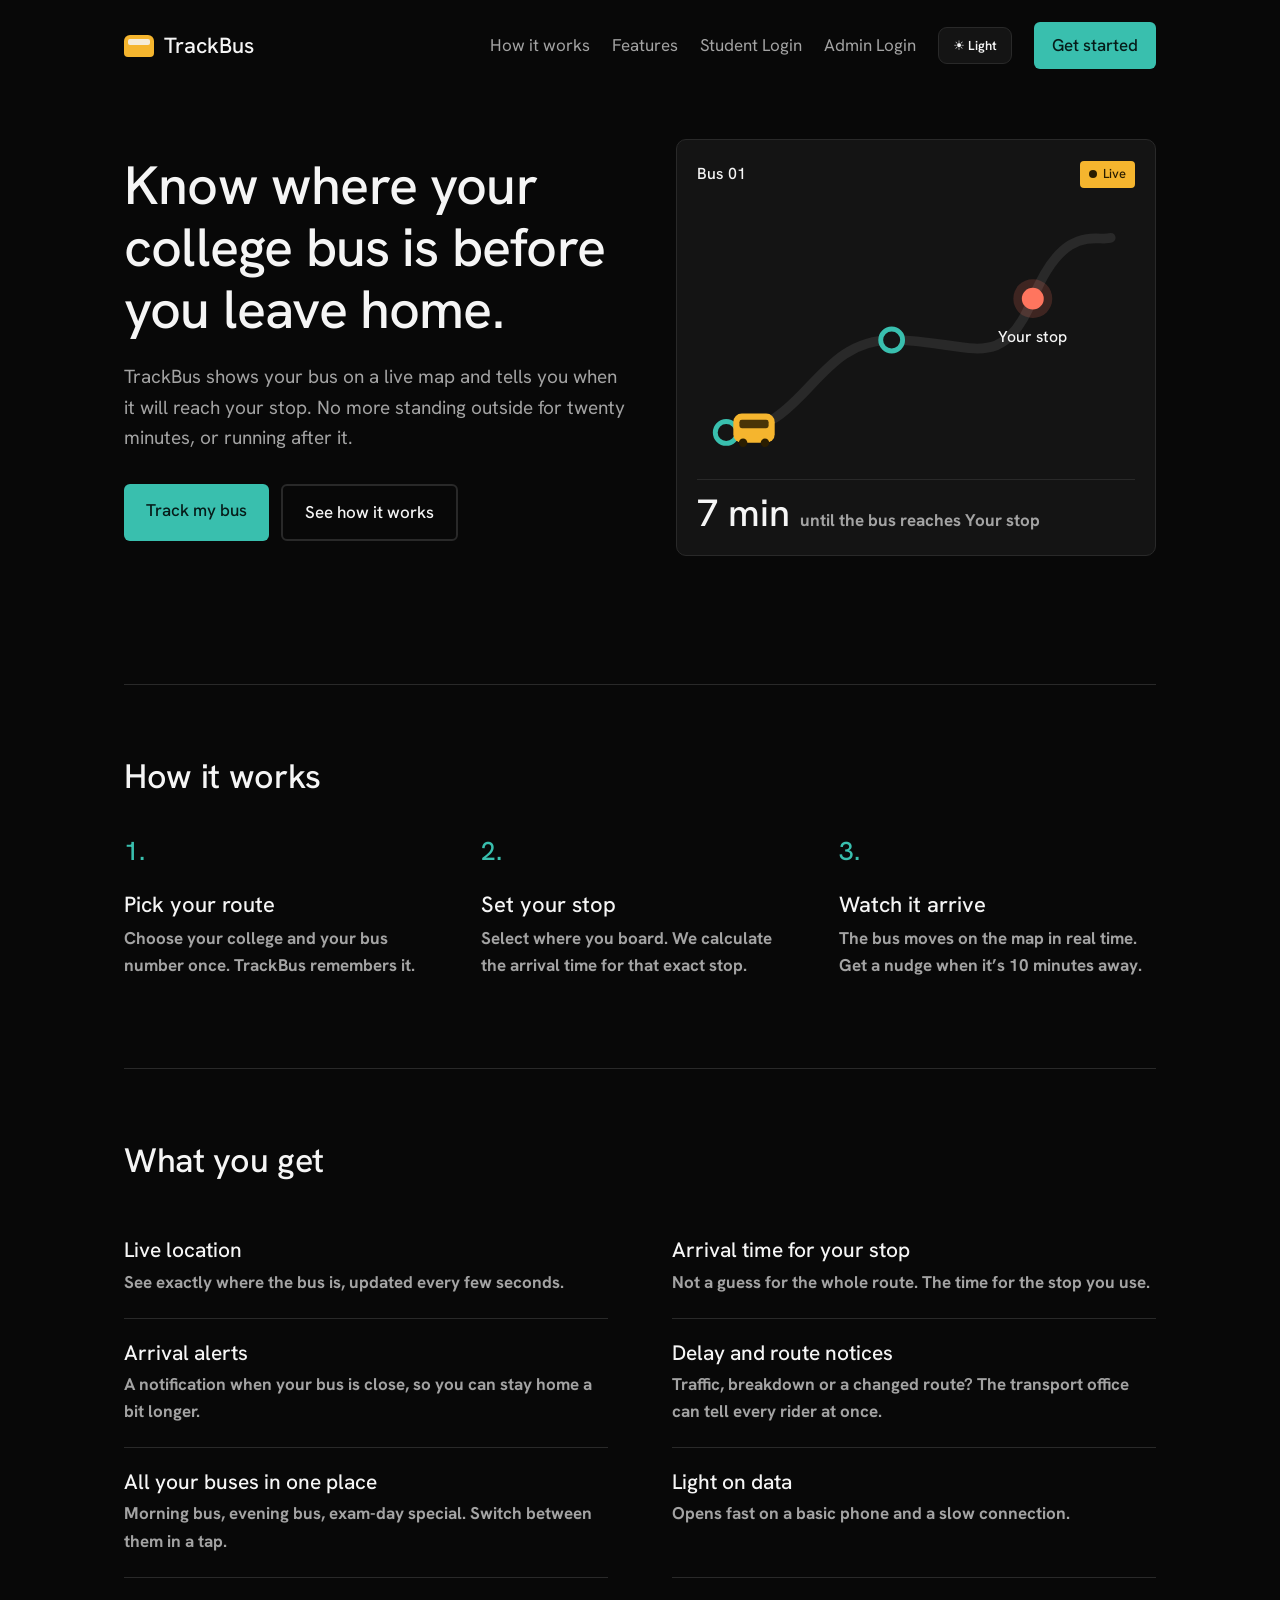
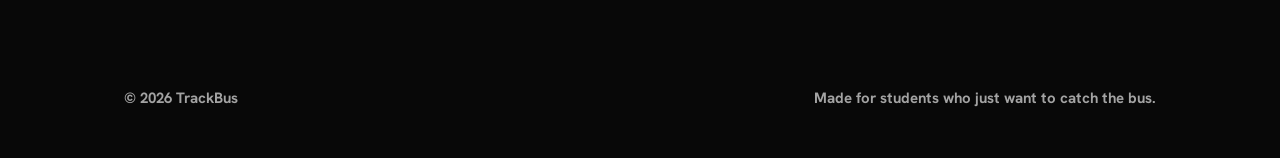
==== commit 9fc5079d: "Minor frontend changes." ====
--- a/frontend/index.html
+++ b/frontend/index.html
@@ -69,15 +69,7 @@
       </div>
     </section>
 
-    <section id="get" style="border-top:0;padding-top:24px">
-      <div class="band">
-        <div>
-          <h2>Bring TrackBus to your college</h2>
-          <p>Students can start tracking today. Transport teams can add their buses in minutes.</p>
-        </div>
-        <a class="btn" href="register.html">Get started</a>
-      </div>
-    </section>
+    
   </main>
 
   <footer><span>© <span id="currentYear">2026</span> TrackBus</span><span>Made for students who just want to catch the bus.</span></footer>
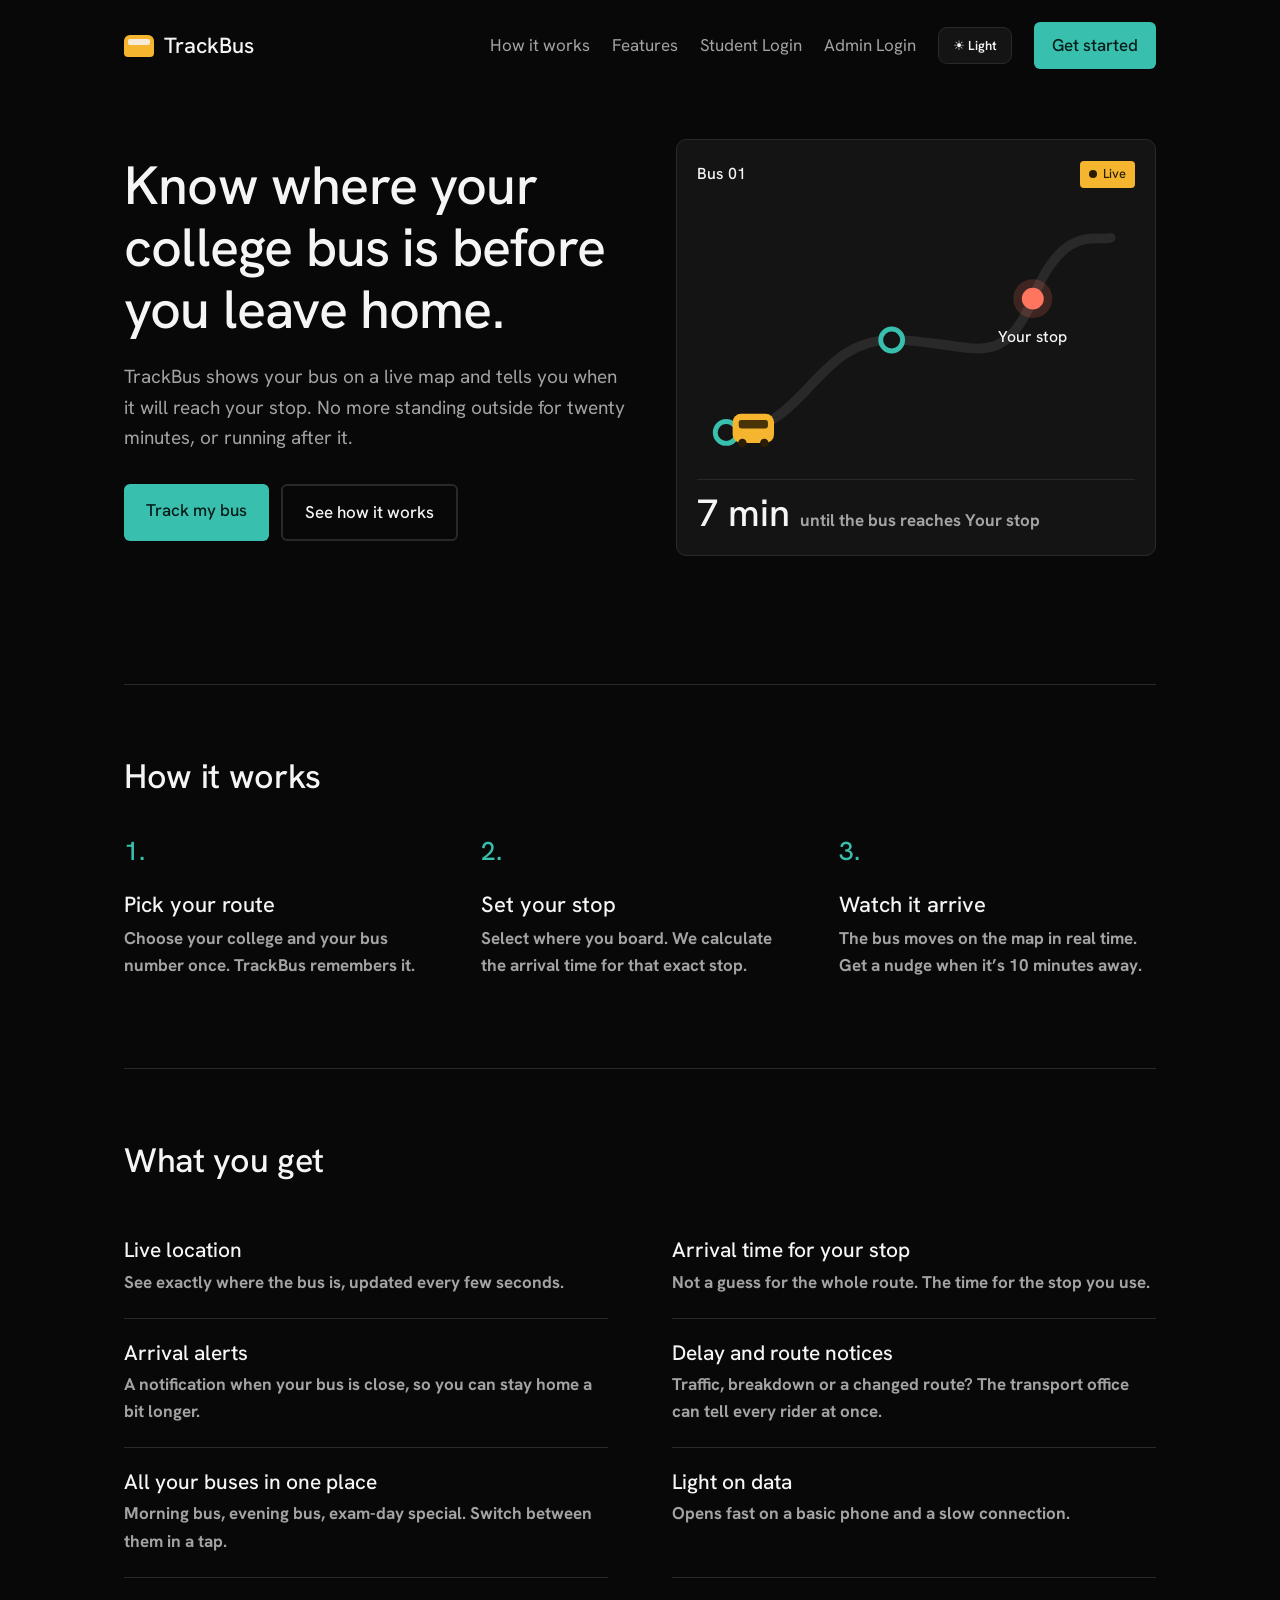
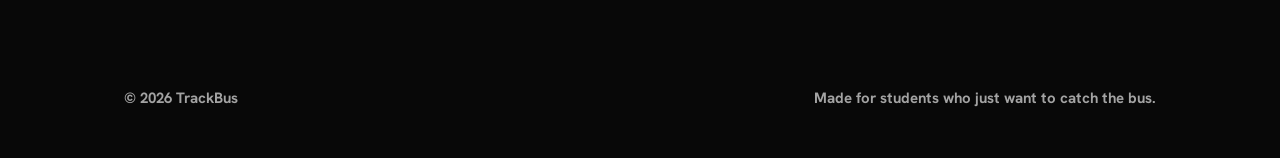
==== commit 1cc5bc06: "Minor frontend changes." ====
--- a/frontend/index.html
+++ b/frontend/index.html
@@ -27,7 +27,7 @@
         <h1>Know where your college bus is before you leave home.</h1>
         <p>TrackBus shows your bus on a live map and tells you when it will reach your stop. No more standing outside for twenty minutes, or running after it.</p>
         <div class="cta">
-          <a class="btn" href="#get">Track my bus</a>
+          <a class="btn" href="register.html">Track my bus</a>
           <a class="btn alt" href="#how">See how it works</a>
         </div>
         
